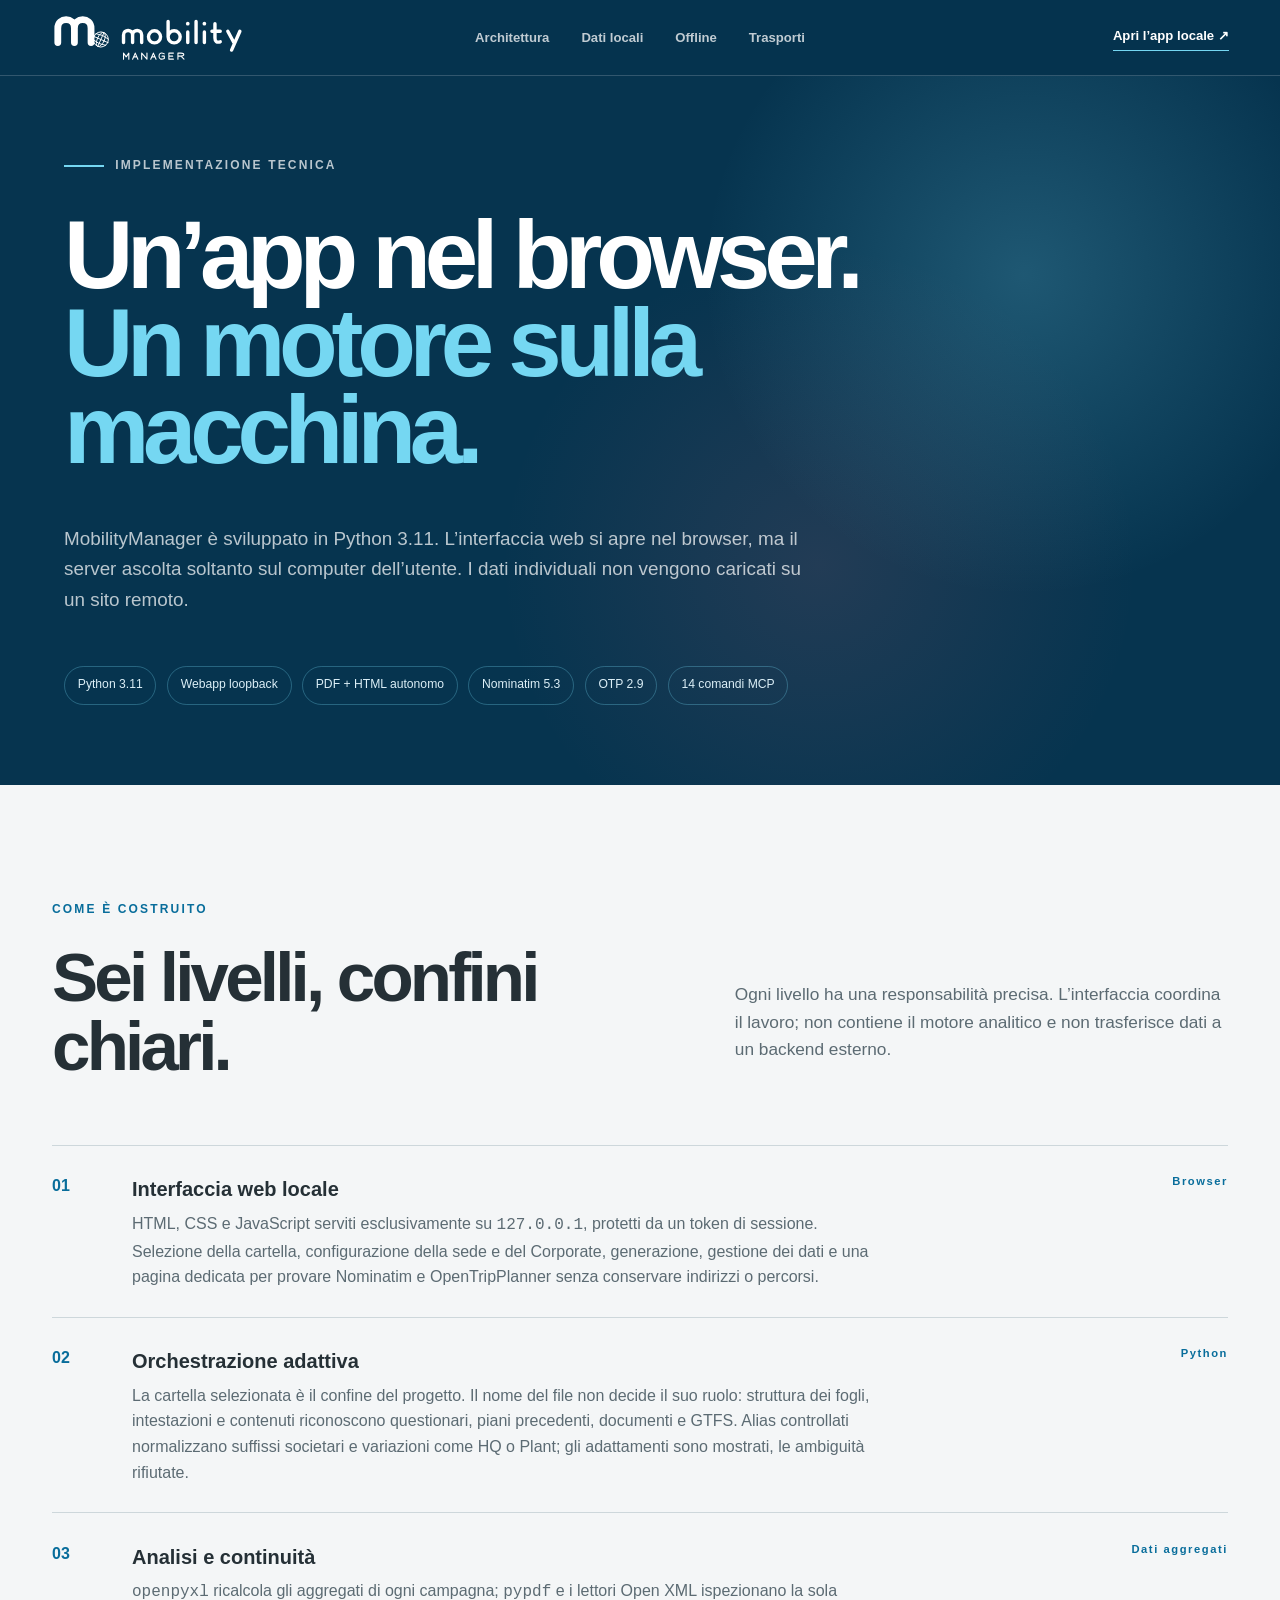
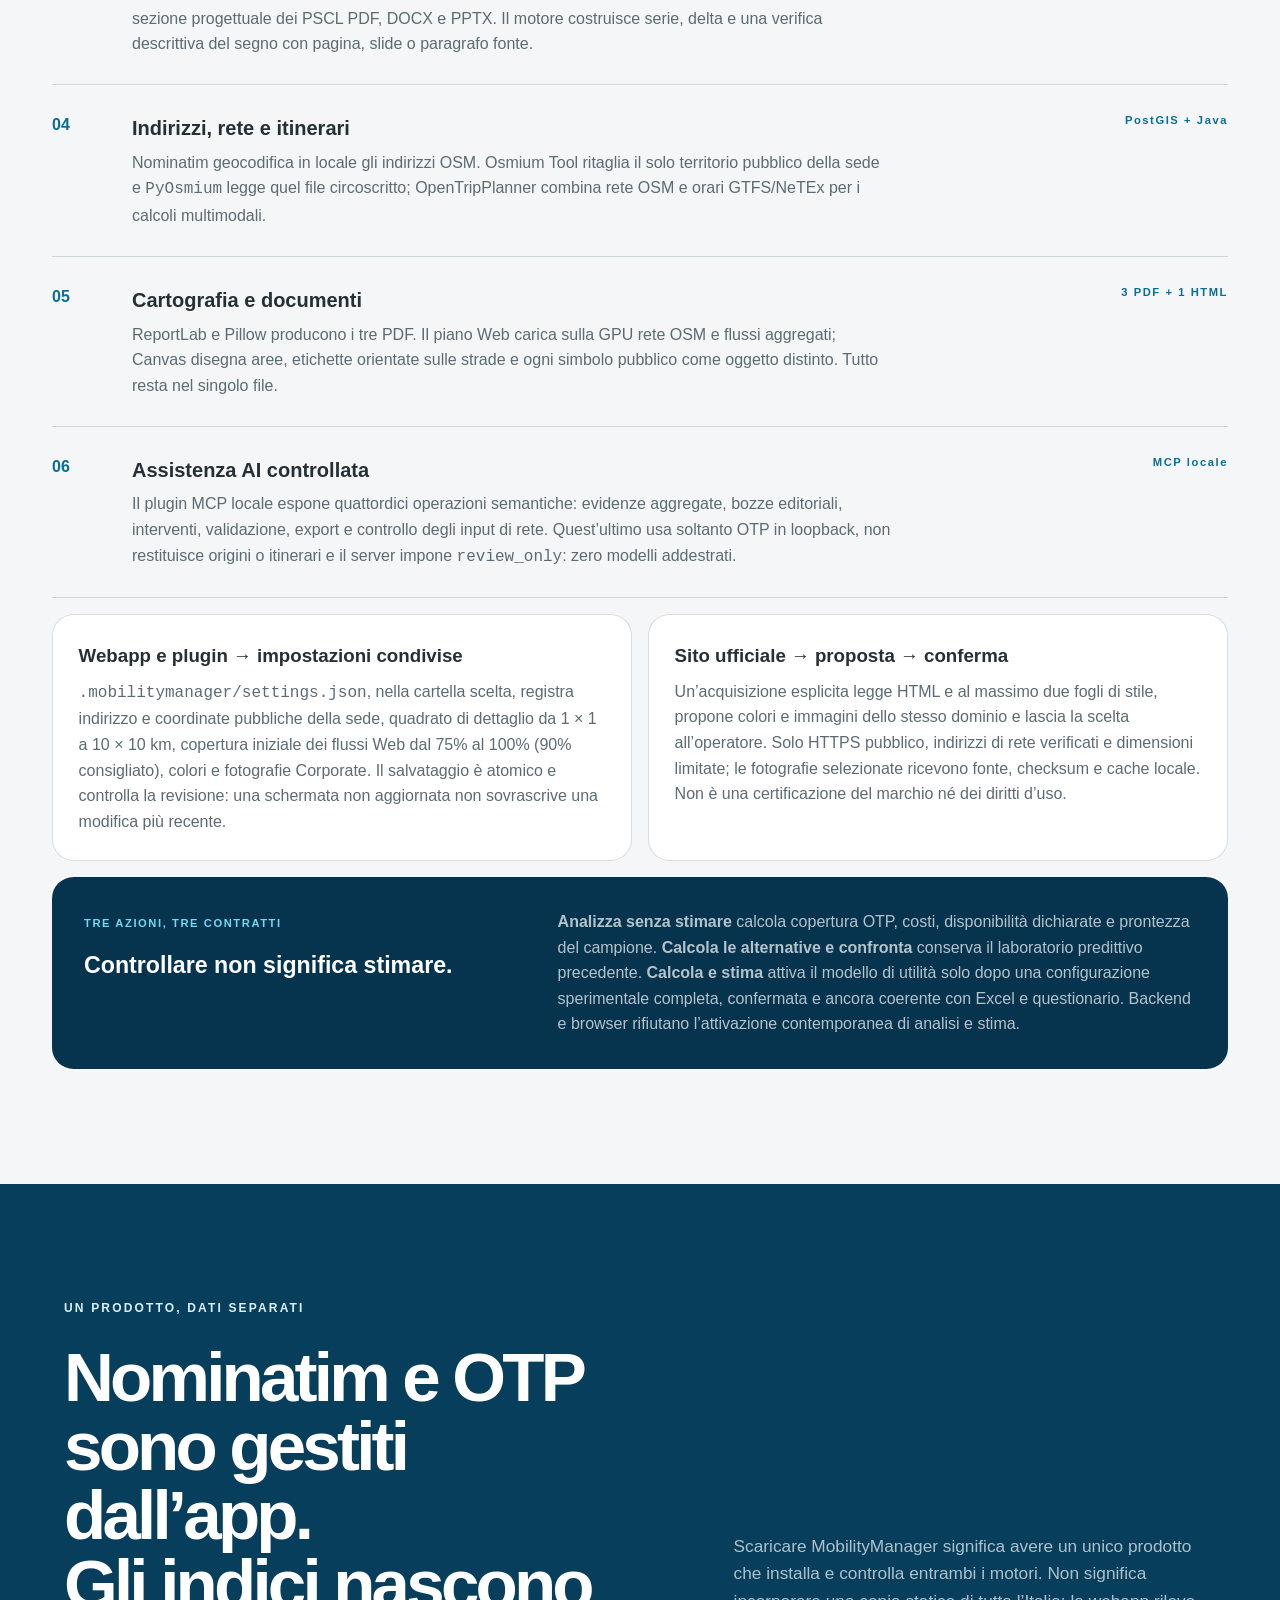
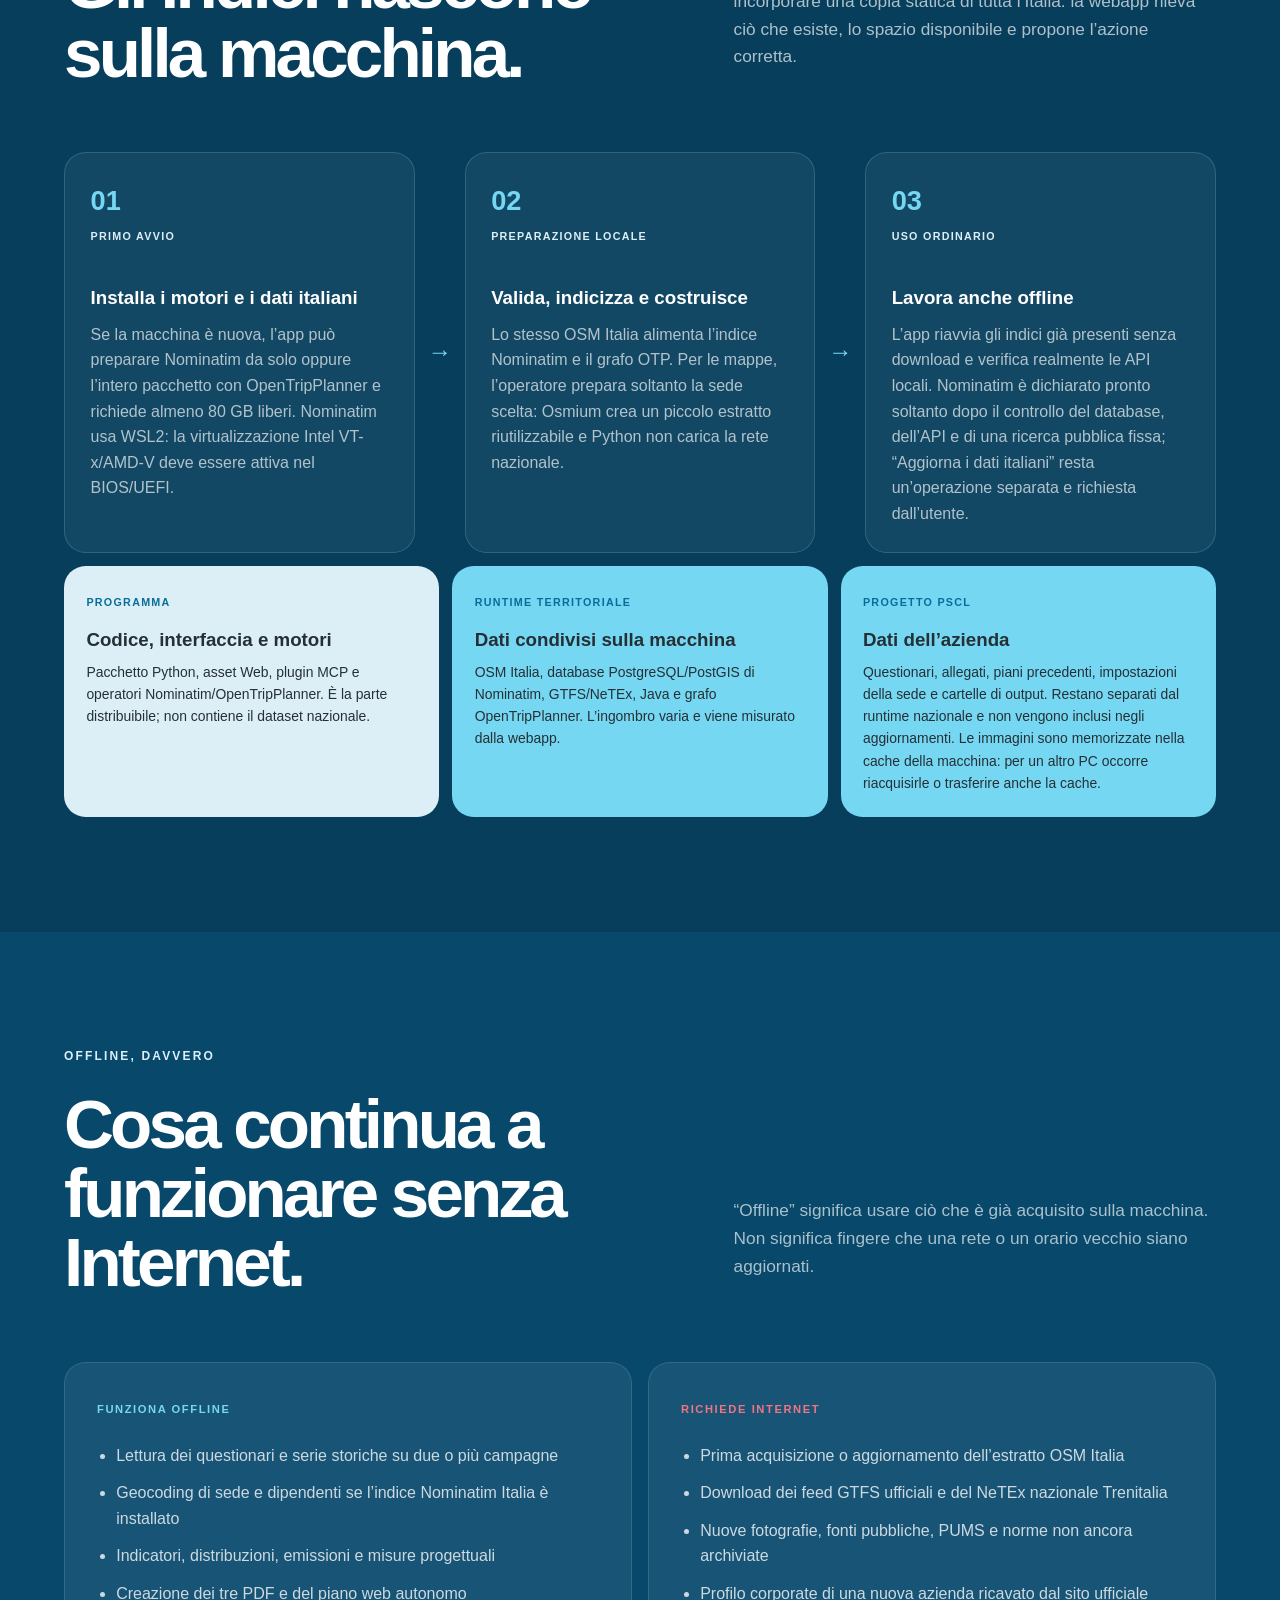
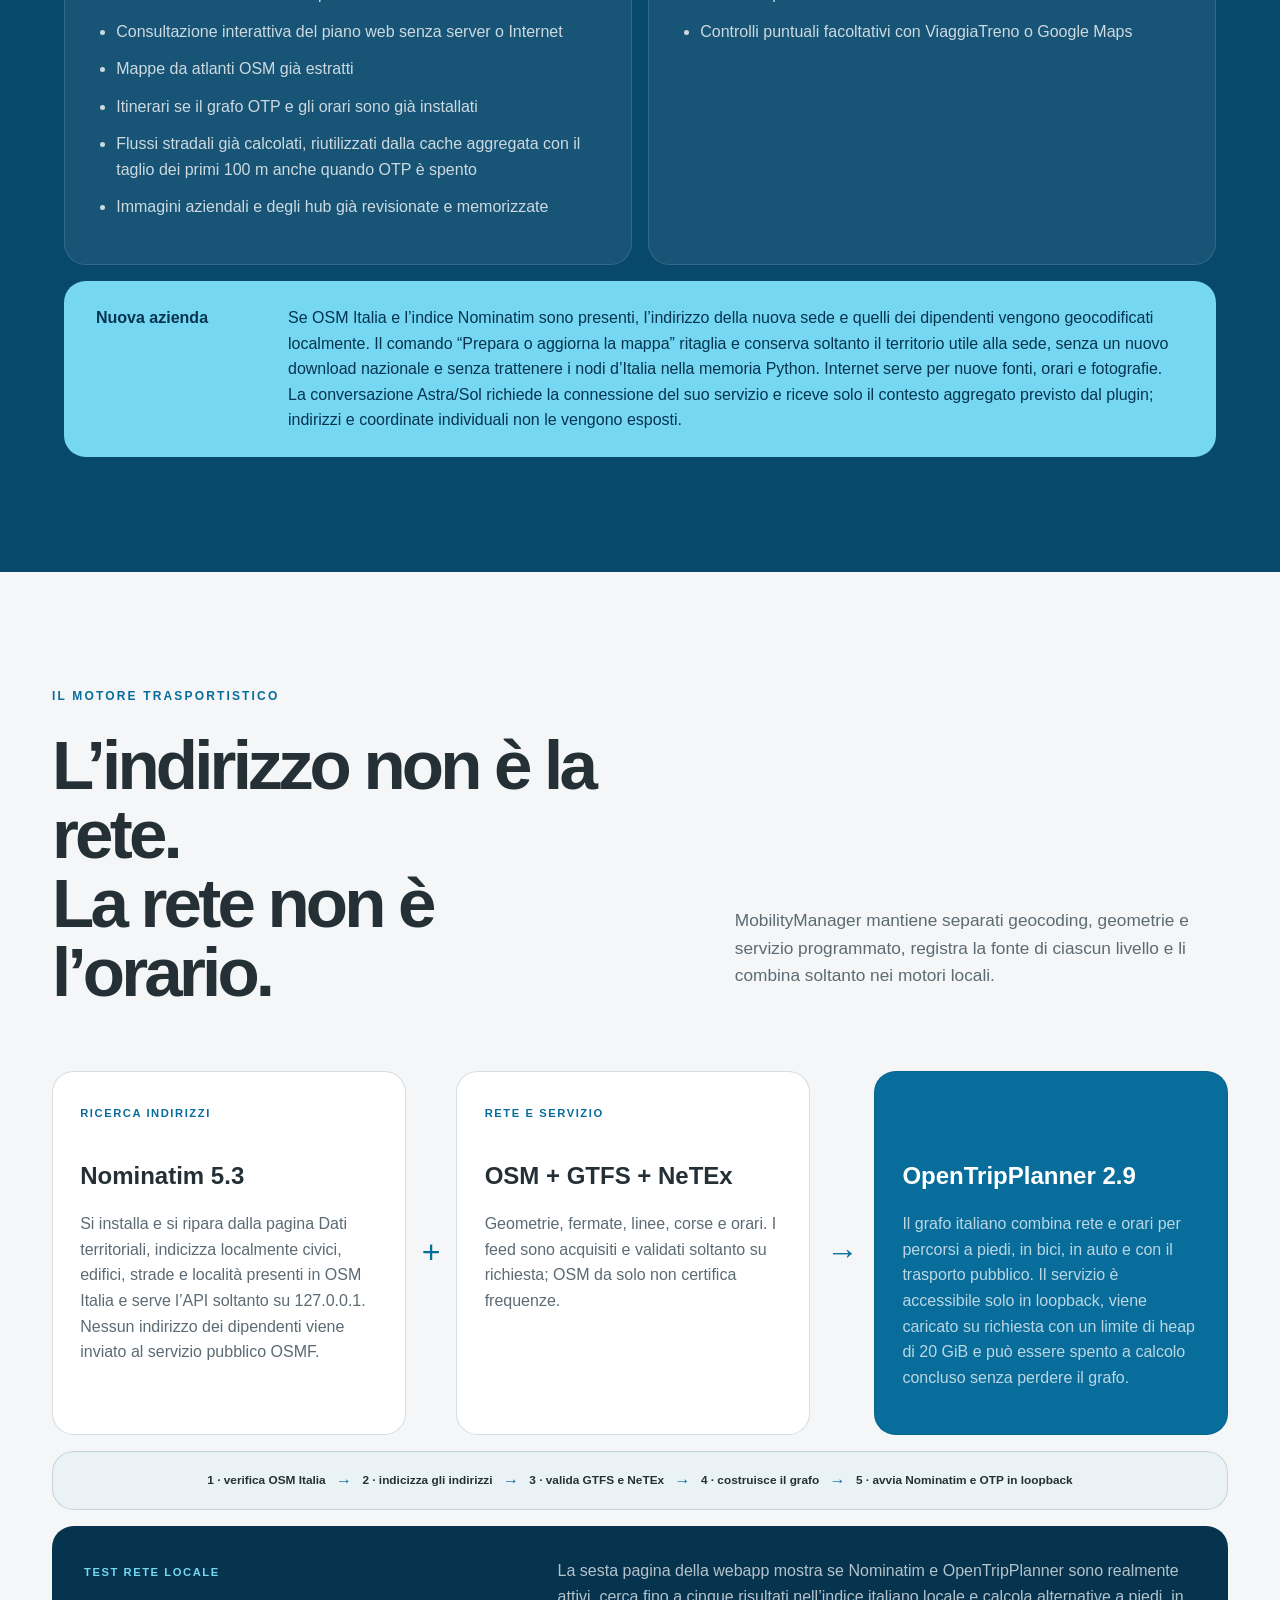
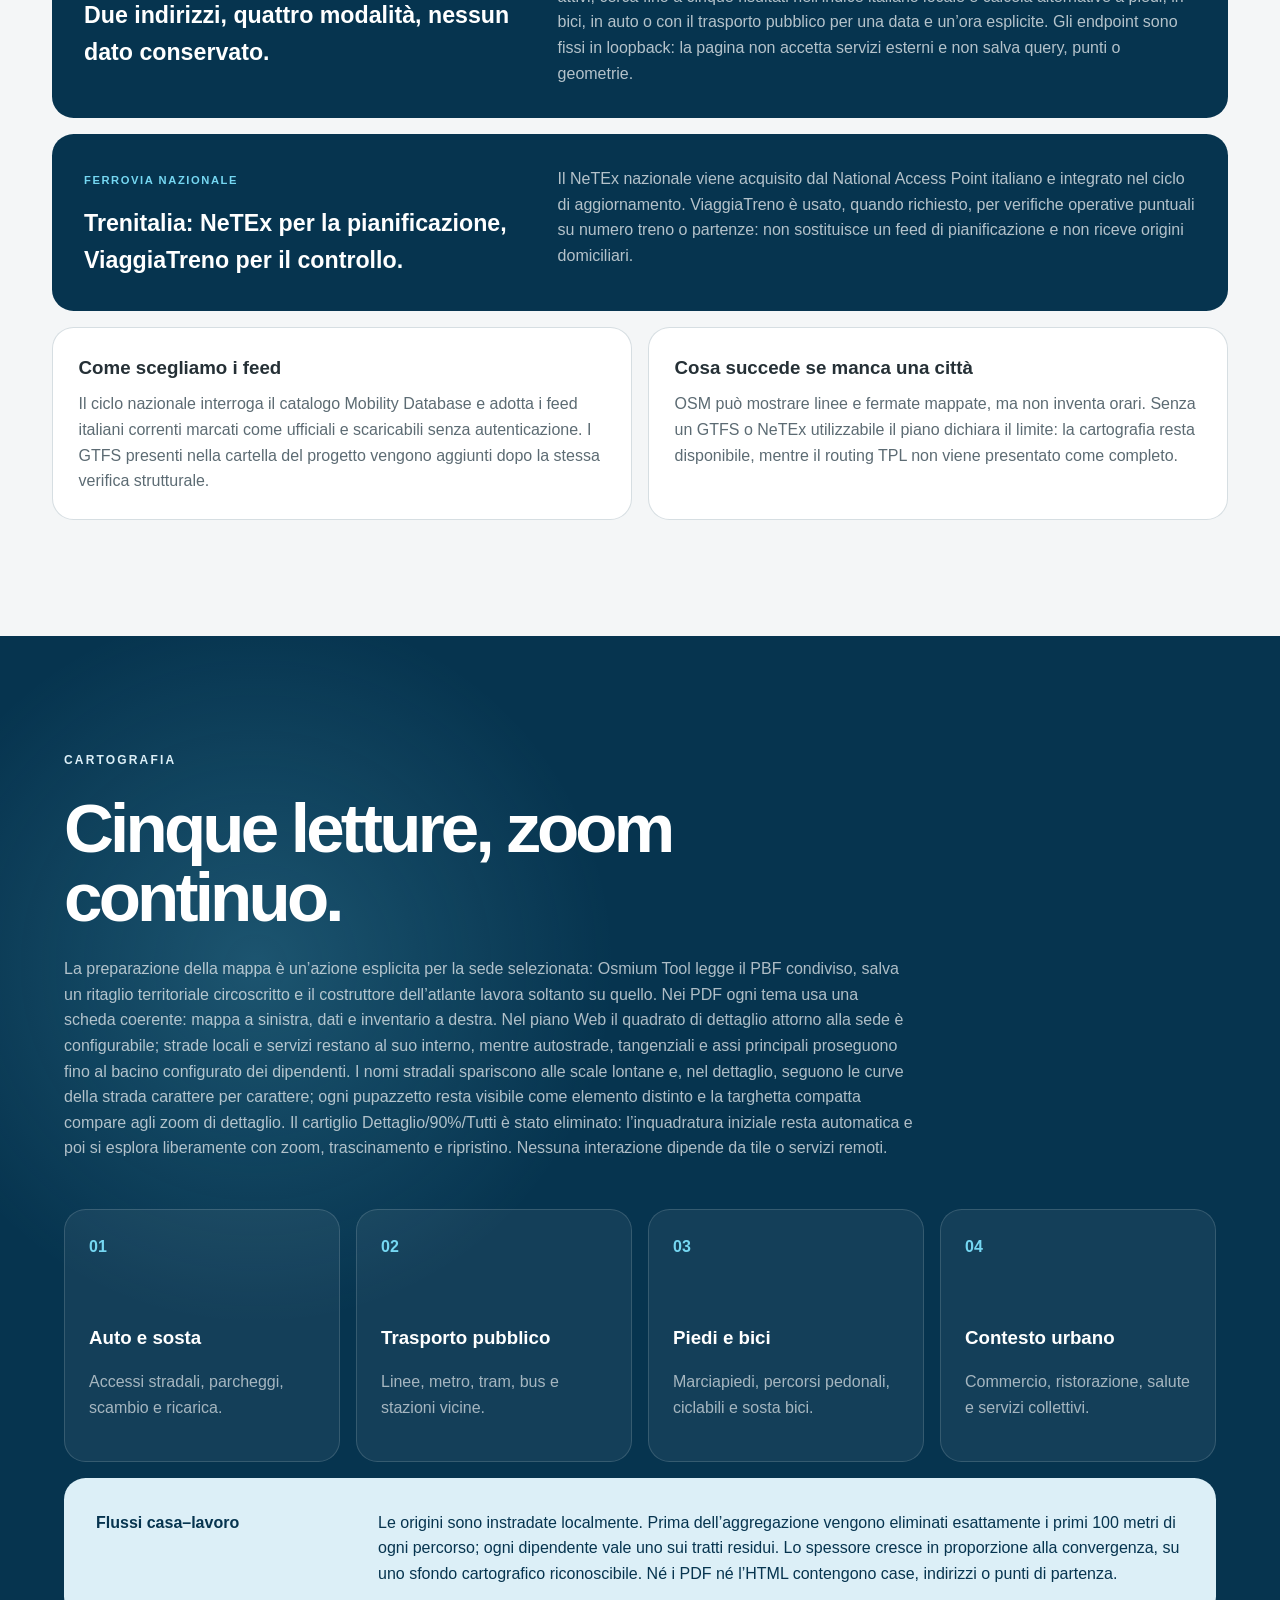
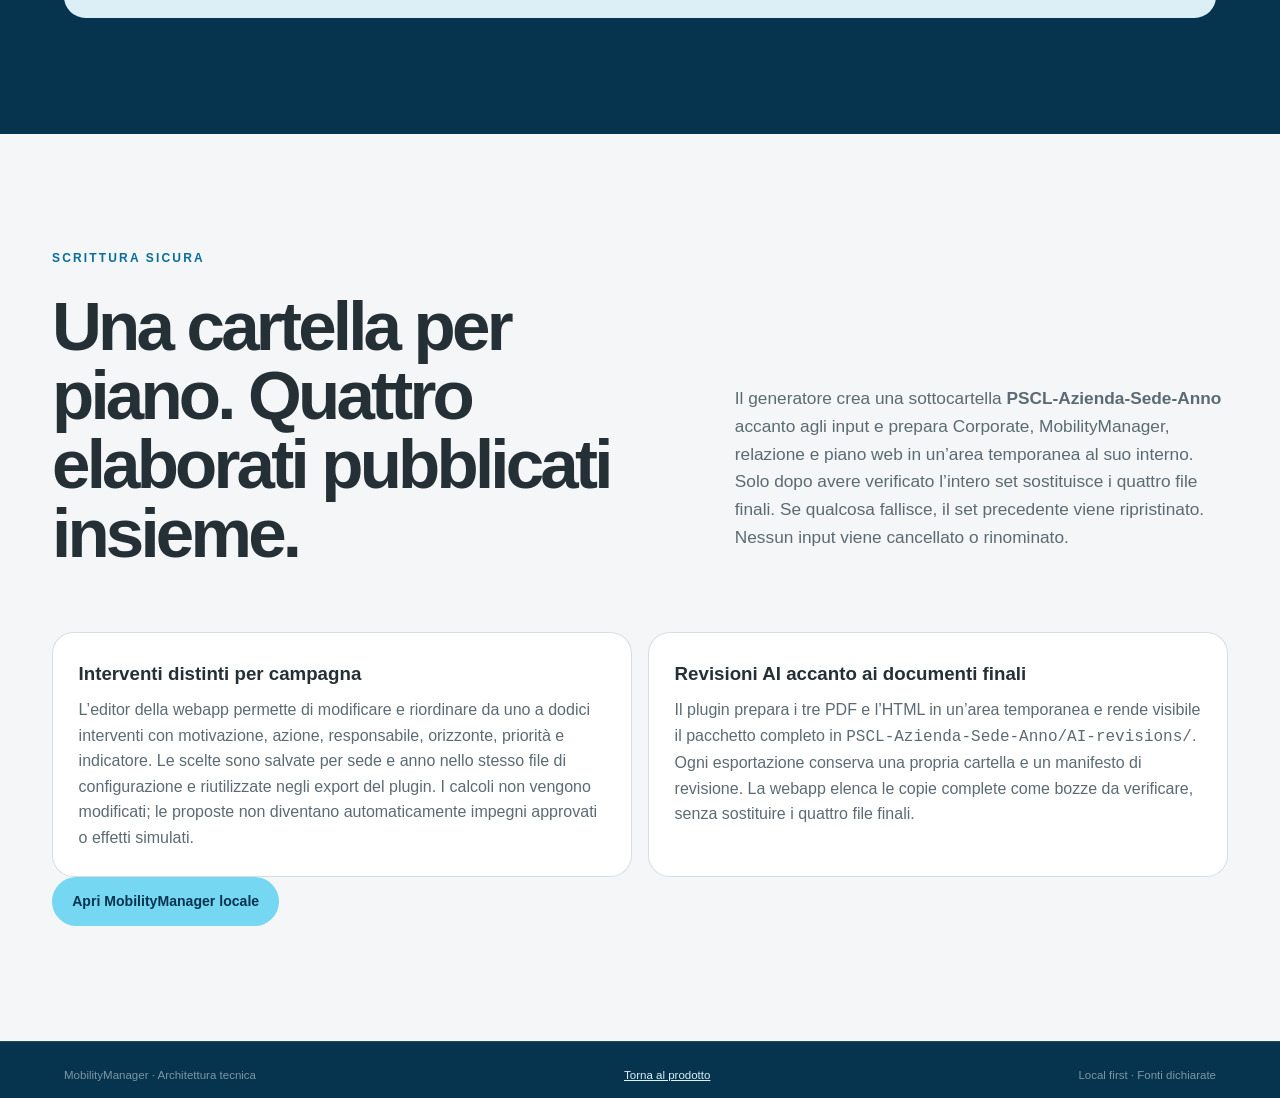
==== tecnologia.html @ 44ac94f8 "Publish MobilityManager landing and download metadata" ====
<!doctype html>
<html lang="it">
<head>
  <meta charset="utf-8">
  <meta name="viewport" content="width=device-width, initial-scale=1">
  <meta name="description" content="Architettura tecnica di MobilityManager: webapp locale, PDF e piano web autonomo, cartografia OSM, GTFS, NeTEx Trenitalia, OpenTripPlanner e funzionamento offline.">
  <meta name="theme-color" content="#06344f">
  <title>Tecnologia — MobilityManager</title>
  <link rel="icon" type="image/svg+xml" href="assets/brand-logo.svg">
  <link rel="stylesheet" href="assets/styles.css?v=20260915-release-blue">
  <script src="assets/app.js?v=20260915-release-blue" defer></script>
</head>
<body class="technology-page">
  <a class="skip-link" href="#contenuto">Vai al contenuto</a>
  <header class="site-header scrolled" data-header>
    <a class="brand" href="index.html" aria-label="MobilityManager, torna alla pagina principale"><span class="brand-logo" aria-hidden="true"></span></a>
    <nav aria-label="Navigazione principale"><a href="#architettura">Architettura</a><a href="#pacchetto-dati">Dati locali</a><a href="#offline">Offline</a><a href="#trasporti">Trasporti</a></nav>
    <a class="header-action" href="http://mobilitymanager.localhost:8765/">Apri l’app locale <span aria-hidden="true">↗</span></a>
  </header>

  <main id="contenuto">
    <section class="tech-hero">
      <p class="eyebrow"><span></span> IMPLEMENTAZIONE TECNICA</p>
      <h1>Un’app nel browser.<br><em>Un motore sulla macchina.</em></h1>
      <p>MobilityManager è sviluppato in Python 3.11. L’interfaccia web si apre nel browser, ma il server ascolta soltanto sul computer dell’utente. I dati individuali non vengono caricati su un sito remoto.</p>
      <div class="tech-proof"><span>Python 3.11</span><span>Webapp loopback</span><span>PDF + HTML autonomo</span><span>Nominatim 5.3</span><span>OTP 2.9</span><span>14 comandi MCP</span></div>
    </section>

    <section class="section tech-section" id="architettura">
      <div class="section-kicker">COME È COSTRUITO</div>
      <div class="tech-heading"><h2>Sei livelli, confini chiari.</h2><p>Ogni livello ha una responsabilità precisa. L’interfaccia coordina il lavoro; non contiene il motore analitico e non trasferisce dati a un backend esterno.</p></div>
      <div class="architecture-stack" aria-label="Architettura del software">
        <article><b>01</b><div><h3>Interfaccia web locale</h3><p>HTML, CSS e JavaScript serviti esclusivamente su <code>127.0.0.1</code>, protetti da un token di sessione. Selezione della cartella, configurazione della sede e del Corporate, generazione, gestione dei dati e una pagina dedicata per provare Nominatim e OpenTripPlanner senza conservare indirizzi o percorsi.</p></div><span>Browser</span></article>
        <article><b>02</b><div><h3>Orchestrazione adattiva</h3><p>La cartella selezionata è il confine del progetto. Il nome del file non decide il suo ruolo: struttura dei fogli, intestazioni e contenuti riconoscono questionari, piani precedenti, documenti e GTFS. Alias controllati normalizzano suffissi societari e variazioni come HQ o Plant; gli adattamenti sono mostrati, le ambiguità rifiutate.</p></div><span>Python</span></article>
        <article><b>03</b><div><h3>Analisi e continuità</h3><p><code>openpyxl</code> ricalcola gli aggregati di ogni campagna; <code>pypdf</code> e i lettori Open XML ispezionano la sola sezione progettuale dei PSCL PDF, DOCX e PPTX. Il motore costruisce serie, delta e una verifica descrittiva del segno con pagina, slide o paragrafo fonte.</p></div><span>Dati aggregati</span></article>
        <article><b>04</b><div><h3>Indirizzi, rete e itinerari</h3><p>Nominatim geocodifica in locale gli indirizzi OSM. Osmium Tool ritaglia il solo territorio pubblico della sede e <code>PyOsmium</code> legge quel file circoscritto; OpenTripPlanner combina rete OSM e orari GTFS/NeTEx per i calcoli multimodali.</p></div><span>PostGIS + Java</span></article>
        <article><b>05</b><div><h3>Cartografia e documenti</h3><p>ReportLab e Pillow producono i tre PDF. Il piano Web carica sulla GPU rete OSM e flussi aggregati; Canvas disegna aree, etichette orientate sulle strade e ogni simbolo pubblico come oggetto distinto. Tutto resta nel singolo file.</p></div><span>3 PDF + 1 HTML</span></article>
        <article><b>06</b><div><h3>Assistenza AI controllata</h3><p>Il plugin MCP locale espone quattordici operazioni semantiche: evidenze aggregate, bozze editoriali, interventi, validazione, export e controllo degli input di rete. Quest’ultimo usa soltanto OTP in loopback, non restituisce origini o itinerari e il server impone <code>review_only</code>: zero modelli addestrati.</p></div><span>MCP locale</span></article>
      </div>
      <div class="source-detail" aria-label="Configurazione condivisa tra webapp e assistente">
        <article><h3>Webapp e plugin → impostazioni condivise</h3><p><code>.mobilitymanager/settings.json</code>, nella cartella scelta, registra indirizzo e coordinate pubbliche della sede, quadrato di dettaglio da 1 × 1 a 10 × 10 km, copertura iniziale dei flussi Web dal 75% al 100% (90% consigliato), colori e fotografie Corporate. Il salvataggio è atomico e controlla la revisione: una schermata non aggiornata non sovrascrive una modifica più recente.</p></article>
        <article><h3>Sito ufficiale → proposta → conferma</h3><p>Un’acquisizione esplicita legge HTML e al massimo due fogli di stile, propone colori e immagini dello stesso dominio e lascia la scelta all’operatore. Solo HTTPS pubblico, indirizzi di rete verificati e dimensioni limitate; le fotografie selezionate ricevono fonte, checksum e cache locale. Non è una certificazione del marchio né dei diritti d’uso.</p></article>
      </div>
      <div class="rail-focus"><div><span>TRE AZIONI, TRE CONTRATTI</span><h3>Controllare non significa stimare.</h3></div><p><strong>Analizza senza stimare</strong> calcola copertura OTP, costi, disponibilità dichiarate e prontezza del campione. <strong>Calcola le alternative e confronta</strong> conserva il laboratorio predittivo precedente. <strong>Calcola e stima</strong> attiva il modello di utilità solo dopo una configurazione sperimentale completa, confermata e ancora coerente con Excel e questionario. Backend e browser rifiutano l’attivazione contemporanea di analisi e stima.</p></div>
    </section>

    <section class="data-lifecycle" id="pacchetto-dati">
      <div class="section-kicker light">UN PRODOTTO, DATI SEPARATI</div>
      <div class="tech-heading"><h2>Nominatim e OTP sono gestiti dall’app.<br>Gli indici nascono sulla macchina.</h2><p>Scaricare MobilityManager significa avere un unico prodotto che installa e controlla entrambi i motori. Non significa incorporare una copia statica di tutta l’Italia: la webapp rileva ciò che esiste, lo spazio disponibile e propone l’azione corretta.</p></div>
      <div class="setup-flow" aria-label="Ciclo di installazione e aggiornamento dei dati">
        <article><b>01</b><span>PRIMO AVVIO</span><h3>Installa i motori e i dati italiani</h3><p>Se la macchina è nuova, l’app può preparare Nominatim da solo oppure l’intero pacchetto con OpenTripPlanner e richiede almeno 80 GB liberi. Nominatim usa WSL2: la virtualizzazione Intel VT-x/AMD-V deve essere attiva nel BIOS/UEFI.</p></article>
        <i aria-hidden="true">→</i>
        <article><b>02</b><span>PREPARAZIONE LOCALE</span><h3>Valida, indicizza e costruisce</h3><p>Lo stesso OSM Italia alimenta l’indice Nominatim e il grafo OTP. Per le mappe, l’operatore prepara soltanto la sede scelta: Osmium crea un piccolo estratto riutilizzabile e Python non carica la rete nazionale.</p></article>
        <i aria-hidden="true">→</i>
        <article><b>03</b><span>USO ORDINARIO</span><h3>Lavora anche offline</h3><p>L’app riavvia gli indici già presenti senza download e verifica realmente le API locali. Nominatim è dichiarato pronto soltanto dopo il controllo del database, dell’API e di una ricerca pubblica fissa; “Aggiorna i dati italiani” resta un’operazione separata e richiesta dall’utente.</p></article>
      </div>
      <div class="implementation-ledger">
        <article><span>PROGRAMMA</span><h3>Codice, interfaccia e motori</h3><p>Pacchetto Python, asset Web, plugin MCP e operatori Nominatim/OpenTripPlanner. È la parte distribuibile; non contiene il dataset nazionale.</p></article>
        <article><span>RUNTIME TERRITORIALE</span><h3>Dati condivisi sulla macchina</h3><p>OSM Italia, database PostgreSQL/PostGIS di Nominatim, GTFS/NeTEx, Java e grafo OpenTripPlanner. L’ingombro varia e viene misurato dalla webapp.</p></article>
        <article><span>PROGETTO PSCL</span><h3>Dati dell’azienda</h3><p>Questionari, allegati, piani precedenti, impostazioni della sede e cartelle di output. Restano separati dal runtime nazionale e non vengono inclusi negli aggiornamenti. Le immagini sono memorizzate nella cache della macchina: per un altro PC occorre riacquisirle o trasferire anche la cache.</p></article>
      </div>
    </section>

    <section class="offline-section" id="offline">
      <div class="section-kicker light">OFFLINE, DAVVERO</div>
      <div class="tech-heading"><h2>Cosa continua a funzionare senza Internet.</h2><p>“Offline” significa usare ciò che è già acquisito sulla macchina. Non significa fingere che una rete o un orario vecchio siano aggiornati.</p></div>
      <div class="offline-grid">
        <article class="offline-yes"><span>FUNZIONA OFFLINE</span><ul><li>Lettura dei questionari e serie storiche su due o più campagne</li><li>Geocoding di sede e dipendenti se l’indice Nominatim Italia è installato</li><li>Indicatori, distribuzioni, emissioni e misure progettuali</li><li>Creazione dei tre PDF e del piano web autonomo</li><li>Consultazione interattiva del piano web senza server o Internet</li><li>Mappe da atlanti OSM già estratti</li><li>Itinerari se il grafo OTP e gli orari sono già installati</li><li>Flussi stradali già calcolati, riutilizzati dalla cache aggregata con il taglio dei primi 100 m anche quando OTP è spento</li><li>Immagini aziendali e degli hub già revisionate e memorizzate</li></ul></article>
        <article class="offline-online"><span>RICHIEDE INTERNET</span><ul><li>Prima acquisizione o aggiornamento dell’estratto OSM Italia</li><li>Download dei feed GTFS ufficiali e del NeTEx nazionale Trenitalia</li><li>Nuove fotografie, fonti pubbliche, PUMS e norme non ancora archiviate</li><li>Profilo corporate di una nuova azienda ricavato dal sito ufficiale</li><li>Controlli puntuali facoltativi con ViaggiaTreno o Google Maps</li></ul></article>
      </div>
      <div class="new-company"><b>Nuova azienda</b><p>Se OSM Italia e l’indice Nominatim sono presenti, l’indirizzo della nuova sede e quelli dei dipendenti vengono geocodificati localmente. Il comando “Prepara o aggiorna la mappa” ritaglia e conserva soltanto il territorio utile alla sede, senza un nuovo download nazionale e senza trattenere i nodi d’Italia nella memoria Python. Internet serve per nuove fonti, orari e fotografie. La conversazione Astra/Sol richiede la connessione del suo servizio e riceve solo il contesto aggregato previsto dal plugin; indirizzi e coordinate individuali non le vengono esposti.</p></div>
    </section>

    <section class="section transport-tech" id="trasporti">
      <div class="section-kicker">IL MOTORE TRASPORTISTICO</div>
      <div class="tech-heading"><h2>L’indirizzo non è la rete.<br>La rete non è l’orario.</h2><p>MobilityManager mantiene separati geocoding, geometrie e servizio programmato, registra la fonte di ciascun livello e li combina soltanto nei motori locali.</p></div>
      <div class="transport-layers">
        <article><span>RICERCA INDIRIZZI</span><h3>Nominatim 5.3</h3><p>Si installa e si ripara dalla pagina Dati territoriali, indicizza localmente civici, edifici, strade e località presenti in OSM Italia e serve l’API soltanto su 127.0.0.1. Nessun indirizzo dei dipendenti viene inviato al servizio pubblico OSMF.</p></article>
        <i aria-hidden="true">+</i>
        <article><span>RETE E SERVIZIO</span><h3>OSM + GTFS + NeTEx</h3><p>Geometrie, fermate, linee, corse e orari. I feed sono acquisiti e validati soltanto su richiesta; OSM da solo non certifica frequenze.</p></article>
        <i aria-hidden="true">→</i>
        <article class="transport-result"><span>CALCOLO LOCALE</span><h3>OpenTripPlanner 2.9</h3><p>Il grafo italiano combina rete e orari per percorsi a piedi, in bici, in auto e con il trasporto pubblico. Il servizio è accessibile solo in loopback, viene caricato su richiesta con un limite di heap di 20 GiB e può essere spento a calcolo concluso senza perdere il grafo.</p></article>
      </div>
      <div class="transport-pipeline" aria-label="Fasi dell'aggiornamento trasportistico">
        <span>1 · verifica OSM Italia</span><i>→</i><span>2 · indicizza gli indirizzi</span><i>→</i><span>3 · valida GTFS e NeTEx</span><i>→</i><span>4 · costruisce il grafo</span><i>→</i><span>5 · avvia Nominatim e OTP in loopback</span>
      </div>
      <div class="rail-focus"><div><span>TEST RETE LOCALE</span><h3>Due indirizzi, quattro modalità, nessun dato conservato.</h3></div><p>La sesta pagina della webapp mostra se Nominatim e OpenTripPlanner sono realmente attivi, cerca fino a cinque risultati nell’indice italiano locale e calcola alternative a piedi, in bici, in auto o con il trasporto pubblico per una data e un’ora esplicite. Gli endpoint sono fissi in loopback: la pagina non accetta servizi esterni e non salva query, punti o geometrie.</p></div>
      <div class="rail-focus"><div><span>FERROVIA NAZIONALE</span><h3>Trenitalia: NeTEx per la pianificazione, ViaggiaTreno per il controllo.</h3></div><p>Il NeTEx nazionale viene acquisito dal National Access Point italiano e integrato nel ciclo di aggiornamento. ViaggiaTreno è usato, quando richiesto, per verifiche operative puntuali su numero treno o partenze: non sostituisce un feed di pianificazione e non riceve origini domiciliari.</p></div>
      <div class="source-detail">
        <article><h3>Come scegliamo i feed</h3><p>Il ciclo nazionale interroga il catalogo Mobility Database e adotta i feed italiani correnti marcati come ufficiali e scaricabili senza autenticazione. I GTFS presenti nella cartella del progetto vengono aggiunti dopo la stessa verifica strutturale.</p></article>
        <article><h3>Cosa succede se manca una città</h3><p>OSM può mostrare linee e fermate mappate, ma non inventa orari. Senza un GTFS o NeTEx utilizzabile il piano dichiara il limite: la cartografia resta disponibile, mentre il routing TPL non viene presentato come completo.</p></article>
      </div>
    </section>

    <section class="map-tech" id="mappe">
      <div class="map-tech-copy"><div class="section-kicker light">CARTOGRAFIA</div><h2>Cinque letture, zoom continuo.</h2><p>La preparazione della mappa è un’azione esplicita per la sede selezionata: Osmium Tool legge il PBF condiviso, salva un ritaglio territoriale circoscritto e il costruttore dell’atlante lavora soltanto su quello. Nei PDF ogni tema usa una scheda coerente: mappa a sinistra, dati e inventario a destra. Nel piano Web il quadrato di dettaglio attorno alla sede è configurabile; strade locali e servizi restano al suo interno, mentre autostrade, tangenziali e assi principali proseguono fino al bacino configurato dei dipendenti. I nomi stradali spariscono alle scale lontane e, nel dettaglio, seguono le curve della strada carattere per carattere; ogni pupazzetto resta visibile come elemento distinto e la targhetta compatta compare agli zoom di dettaglio. Il cartiglio Dettaglio/90%/Tutti è stato eliminato: l’inquadratura iniziale resta automatica e poi si esplora liberamente con zoom, trascinamento e ripristino. Nessuna interazione dipende da tile o servizi remoti.</p></div>
      <div class="map-verticals">
        <article><b>01</b><h3>Auto e sosta</h3><p>Accessi stradali, parcheggi, scambio e ricarica.</p></article>
        <article><b>02</b><h3>Trasporto pubblico</h3><p>Linee, metro, tram, bus e stazioni vicine.</p></article>
        <article><b>03</b><h3>Piedi e bici</h3><p>Marciapiedi, percorsi pedonali, ciclabili e sosta bici.</p></article>
        <article><b>04</b><h3>Contesto urbano</h3><p>Commercio, ristorazione, salute e servizi collettivi.</p></article>
      </div>
      <div class="flow-note"><strong>Flussi casa–lavoro</strong><p>Le origini sono instradate localmente. Prima dell’aggregazione vengono eliminati esattamente i primi 100 metri di ogni percorso; ogni dipendente vale uno sui tratti residui. Lo spessore cresce in proporzione alla convergenza, su uno sfondo cartografico riconoscibile. Né i PDF né l’HTML contengono case, indirizzi o punti di partenza.</p></div>
    </section>

    <section class="section output-safety">
      <div class="section-kicker">SCRITTURA SICURA</div><div class="tech-heading"><h2>Una cartella per piano. Quattro elaborati pubblicati insieme.</h2><p>Il generatore crea una sottocartella <strong>PSCL-Azienda-Sede-Anno</strong> accanto agli input e prepara Corporate, MobilityManager, relazione e piano web in un’area temporanea al suo interno. Solo dopo avere verificato l’intero set sostituisce i quattro file finali. Se qualcosa fallisce, il set precedente viene ripristinato. Nessun input viene cancellato o rinominato.</p></div>
      <div class="source-detail">
        <article><h3>Interventi distinti per campagna</h3><p>L’editor della webapp permette di modificare e riordinare da uno a dodici interventi con motivazione, azione, responsabile, orizzonte, priorità e indicatore. Le scelte sono salvate per sede e anno nello stesso file di configurazione e riutilizzate negli export del plugin. I calcoli non vengono modificati; le proposte non diventano automaticamente impegni approvati o effetti simulati.</p></article>
        <article><h3>Revisioni AI accanto ai documenti finali</h3><p>Il plugin prepara i tre PDF e l’HTML in un’area temporanea e rende visibile il pacchetto completo in <code>PSCL-Azienda-Sede-Anno/AI-revisions/</code>. Ogni esportazione conserva una propria cartella e un manifesto di revisione. La webapp elenca le copie complete come bozze da verificare, senza sostituire i quattro file finali.</p></article>
      </div>
      <a class="button button-primary" href="http://mobilitymanager.localhost:8765/">Apri MobilityManager locale</a>
    </section>
  </main>
  <footer><span>MobilityManager · Architettura tecnica</span><a href="index.html">Torna al prodotto</a><span>Local first · Fonti dichiarate</span></footer>
</body>
</html>
---- assets/styles.css ----
:root {
  color-scheme: light;
  --ink: #253036;
  --deep: #06344f;
  --green: #086d9b;
  --mint: #dceff7;
  --lime: #75d7f2;
  --paper: #f3f5f6;
  --white: #ffffff;
  --amber: #ef7584;
  --blue: #75d7f2;
  --muted: #5c6b73;
  --line: rgba(6, 52, 79, .16);
  --radius: 1.35rem;
  --max: 1240px;
}

* { box-sizing: border-box; }
html { scroll-behavior: smooth; }
body {
  margin: 0;
  color: var(--ink);
  background: var(--paper);
  font-family: Inter, Aptos, "Segoe UI", Helvetica, Arial, sans-serif;
  font-size: 1rem;
  line-height: 1.6;
  -webkit-font-smoothing: antialiased;
}
a { color: inherit; }
button { font: inherit; }
.skip-link { position: fixed; top: .75rem; left: .75rem; z-index: 100; padding: .7rem 1rem; color: var(--ink); background: var(--lime); transform: translateY(-160%); }
.skip-link:focus { transform: none; }

.site-header {
  position: fixed;
  inset: 0 0 auto;
  z-index: 20;
  display: grid;
  grid-template-columns: 1fr auto 1fr;
  align-items: center;
  gap: 2rem;
  height: 76px;
  padding: 0 clamp(1.25rem, 4vw, 4.5rem);
  color: var(--white);
  border-bottom: 1px solid rgba(255,255,255,.18);
  transition: background .25s ease, backdrop-filter .25s ease;
}
.site-header.scrolled { background: rgba(6,52,79,.92); backdrop-filter: blur(14px); }
.brand { display: inline-flex; align-items: center; width: max-content; text-decoration: none; }
.brand-logo { display: block; width: 205px; height: 56px; background: var(--white); -webkit-mask: url("brand-logo.svg") left center / contain no-repeat; mask: url("brand-logo.svg") left center / contain no-repeat; }
nav { display: flex; align-items: center; gap: 2rem; }
nav a, .header-action { font-size: .82rem; font-weight: 650; text-decoration: none; }
nav a { color: rgba(255,255,255,.75); }
nav a:hover, nav a:focus-visible { color: var(--white); }
.header-action { justify-self: end; padding-bottom: .25rem; border-bottom: 1px solid var(--lime); }

.hero {
  position: relative;
  min-height: 100svh;
  display: grid;
  align-items: center;
  overflow: hidden;
  color: var(--white);
  background: var(--deep);
}
.hero-image, .hero-scrim { position: absolute; inset: 0; width: 100%; height: 100%; }
.hero-image { object-fit: cover; object-position: center; animation: hero-in 1.4s cubic-bezier(.2,.8,.2,1) both; }
.hero-scrim { background: linear-gradient(90deg, rgba(4,35,55,.26) 0%, rgba(4,35,55,.14) 30%, transparent 64%), linear-gradient(0deg, rgba(4,35,55,.18), transparent 42%); }
.hero-copy { position: relative; z-index: 2; width: min(760px, 90vw); margin-left: max(5vw, calc((100vw - var(--max)) / 2)); padding: 9rem 0 10rem; }
.eyebrow, .section-kicker { font-size: .75rem; font-weight: 800; letter-spacing: .18em; text-transform: uppercase; }
.eyebrow { display: flex; align-items: center; gap: .7rem; color: rgba(255,255,255,.72); }
.eyebrow span { width: 2.5rem; height: 2px; background: var(--lime); }
.hero h1 { max-width: 760px; margin: 1.65rem 0 1.75rem; font-size: clamp(3.4rem, 7.5vw, 7.4rem); line-height: .91; letter-spacing: -.067em; }
.hero h1 em { color: var(--lime); font-family: Georgia, "Times New Roman", serif; font-weight: 400; }
.hero-lede { max-width: 630px; color: rgba(255,255,255,.76); font-size: clamp(1.05rem, 1.5vw, 1.3rem); line-height: 1.55; }
.hero-actions { display: flex; flex-wrap: wrap; gap: .75rem; margin-top: 2.3rem; }
.hero-download-note { margin: .85rem 0 0; color: rgba(255,255,255,.62); font-size: .76rem; }
.button { display: inline-flex; align-items: center; justify-content: center; min-height: 48px; padding: .75rem 1.2rem; border: 1px solid transparent; border-radius: 99px; font-size: .88rem; font-weight: 750; text-decoration: none; }
.button-primary { color: var(--deep); background: var(--lime); }
.button-ghost { color: var(--white); border-color: rgba(255,255,255,.34); background: rgba(6,52,79,.22); }
.button:hover { transform: translateY(-2px); }
.hero-proof { position: absolute; z-index: 3; right: 4vw; bottom: 2rem; display: flex; border: 1px solid rgba(255,255,255,.22); border-radius: 1rem; backdrop-filter: blur(10px); background: rgba(6,52,79,.54); }
.hero-proof div { min-width: 150px; padding: 1rem 1.2rem; border-right: 1px solid rgba(255,255,255,.16); }
.hero-proof div:last-child { border-right: 0; }
.hero-proof strong { display: block; color: var(--lime); font-size: 1.2rem; line-height: 1.2; }
.hero-proof span { display: block; margin-top: .3rem; color: rgba(255,255,255,.68); font-size: .72rem; }

.download-strip { display: grid; grid-template-columns: 1fr 1fr; gap: clamp(2rem, 7vw, 7rem); align-items: center; padding: clamp(3rem, 6vw, 5.5rem) max(5vw, calc((100vw - var(--max)) / 2)); color: var(--ink); background: var(--mint); }
.download-strip h2 { margin: 1rem 0 1.2rem; font-size: clamp(2.7rem, 5vw, 5rem); }
.download-strip > div > p { max-width: 620px; margin: 0; color: #36586b; }
.download-card { padding: clamp(1.5rem, 3vw, 2.3rem); border: 1px solid rgba(6,52,79,.16); border-radius: var(--radius); background: rgba(255,255,255,.76); box-shadow: 0 24px 55px rgba(6,52,79,.12); }
.download-meta { display: flex; align-items: baseline; justify-content: space-between; gap: 1rem; margin-bottom: 1.35rem; }
.download-meta strong { font-size: 1.25rem; }.download-meta span { color: var(--muted); font-size: .8rem; }
.download-card > p { margin: 1.2rem 0; color: var(--muted); font-size: .86rem; }.download-card > p strong { color: #a83f52; }
.download-card code { display: block; overflow-wrap: anywhere; padding: .85rem; color: #27495c; border-radius: .7rem; background: #e8f3f7; font-family: Consolas, monospace; font-size: .68rem; line-height: 1.55; }
.download-links { display: flex; flex-wrap: wrap; gap: 1.2rem; margin-top: 1rem; }.download-links a { color: var(--green); font-size: .78rem; font-weight: 750; }

.section { max-width: var(--max); margin: auto; padding: clamp(5rem, 9vw, 9rem) clamp(1.25rem, 4vw, 2rem); }
.section-dark { color: var(--white); background: var(--deep); }
.section-kicker { color: var(--green); }
.section-kicker.light { color: var(--mint); }
.intro-grid { display: grid; grid-template-columns: 1.15fr .85fr; gap: clamp(3rem, 8vw, 8rem); margin-top: 2rem; }
h2 { margin: 0; font-size: clamp(2.7rem, 5.4vw, 5.2rem); line-height: 1; letter-spacing: -.055em; }
.intro-copy { padding-top: .6rem; font-size: 1.1rem; }
.intro-copy p:first-child { margin-top: 0; }
.accent-copy { margin-top: 2rem; padding-left: 1.25rem; color: var(--green); border-left: 3px solid var(--lime); font-weight: 650; }
.pipeline { display: grid; grid-template-columns: 1fr auto 1fr auto 1fr; align-items: stretch; gap: 1rem; margin-top: clamp(4rem, 7vw, 7rem); }
.pipeline article { min-height: 250px; padding: 1.7rem; border: 1px solid var(--line); border-radius: var(--radius); background: rgba(255,255,255,.65); }
.step { display: inline-grid; place-items: center; width: 2.6rem; height: 2.6rem; color: var(--green); border: 1px solid currentColor; border-radius: 50%; font-size: .72rem; font-weight: 800; }
.pipeline h3 { margin: 3.4rem 0 .55rem; font-size: 1.4rem; line-height: 1.15; }
.pipeline p { margin: 0; color: var(--muted); }
.pipeline-arrow { align-self: center; color: var(--green); font-size: 1.5rem; }

.editions { padding: clamp(5rem, 9vw, 9rem) max(5vw, calc((100vw - var(--max)) / 2)); overflow: hidden; }
.edition-heading { display: flex; align-items: end; justify-content: space-between; gap: 2rem; margin: 2rem 0 4rem; }
.edition-tabs { display: flex; gap: .5rem; padding: .4rem; border: 1px solid rgba(255,255,255,.18); border-radius: 99px; }
.edition-tab { padding: .65rem 1rem; color: rgba(255,255,255,.68); border: 0; border-radius: 99px; background: transparent; cursor: pointer; }
.edition-tab.active { color: var(--deep); background: var(--lime); }
.edition-layout { display: grid; grid-template-columns: 1.25fr .75fr; align-items: center; gap: clamp(3rem, 7vw, 7rem); }
.narrative-output { max-width: 880px; margin: clamp(3rem, 6vw, 5rem) auto 0; color: #dceff7; font-size: clamp(1rem, 1.45vw, 1.2rem); line-height: 1.7; }
.narrative-output strong { color: var(--lime); letter-spacing: .05em; }
.report-stage { position: relative; min-height: 520px; perspective: 1100px; }
.report-page { position: absolute; width: min(510px, 80%); aspect-ratio: 16 / 9; overflow: hidden; border-radius: .35rem; box-shadow: 0 30px 80px rgba(0,0,0,.34); transition: color .45s ease, background .45s ease, transform .55s ease; }
.report-cover { left: 0; top: 0; z-index: 2; display: flex; flex-direction: column; justify-content: space-between; padding: 2.25rem; color: var(--white); background: linear-gradient(135deg, rgba(6,73,108,.9), rgba(4,35,55,.96)), url("mobility-network-hero-fictional-italy-4k.webp") center/cover; transform: rotateY(7deg) rotateZ(-2.5deg); }
.report-cover small, .report-data small { font-size: .6rem; letter-spacing: .14em; }
.report-cover h3 { max-width: 330px; margin: 0; font-size: 2.2rem; line-height: .95; }
.report-cover p { max-width: 320px; margin: .65rem 0 0; color: rgba(255,255,255,.72); }
.report-cover > span { color: var(--lime); font-size: .72rem; }
.report-orbit { position: absolute; right: -70px; top: -70px; width: 250px; height: 250px; border: 55px solid rgba(117,215,242,.18); border-radius: 50%; }
.report-data { right: 0; bottom: 0; padding: 2rem; color: var(--ink); background: #fbfdfb; transform: rotateY(-7deg) rotateZ(2.5deg); }
.report-data h3 { margin: .5rem 0 1.2rem; font-size: 1.55rem; }
.mini-map { position: relative; height: 145px; overflow: hidden; border-radius: .5rem; background: repeating-linear-gradient(28deg, transparent 0 22px, #d9e8e1 23px 25px), repeating-linear-gradient(112deg, transparent 0 34px, #d9e8e1 35px 37px), #eef6f1; }
.mini-map i { position: absolute; width: 10px; height: 10px; background: var(--amber); border: 2px solid white; border-radius: 50%; box-shadow: 0 0 0 1px var(--amber); }
.mini-map i:nth-child(1) { left: 18%; top: 20%; }.mini-map i:nth-child(2) { left: 68%; top: 18%; }.mini-map i:nth-child(3) { left: 80%; top: 63%; }.mini-map i:nth-child(4) { left: 32%; top: 72%; }.mini-map i:nth-child(5) { left: 52%; top: 48%; }
.mini-map b { position: absolute; left: 49%; top: 42%; width: 22px; height: 22px; border: 6px solid var(--green); border-radius: 50%; }
.mini-bars { display: flex; gap: .4rem; margin-top: 1rem; }
.mini-bars span { display: block; width: 31%; height: 8px; border-radius: 10px; background: var(--mint); }
.mini-bars span:nth-child(2) { width: 48%; background: var(--green); }.mini-bars span:nth-child(3) { width: 18%; background: var(--amber); }
.report-stage.technical .report-cover { color: #173446; background: #edf3f5; border-left: 10px solid #315f78; }
.report-stage.technical .report-cover > span { color: #315f78; }
.report-stage.technical .report-orbit { right: -20px; top: 0; width: 45%; height: 100%; border: 0; border-radius: 0; background: repeating-linear-gradient(0deg, rgba(49,95,120,.12) 0 1px, transparent 1px 28px), repeating-linear-gradient(90deg, rgba(49,95,120,.12) 0 1px, transparent 1px 28px); }
.report-stage.technical .report-cover p { color: #52616b; }
.edition-copy { transition: opacity .25s ease, transform .25s ease; }
.edition-copy.changing { opacity: 0; transform: translateY(8px); }
.edition-number { color: var(--lime); font-size: .76rem; font-weight: 800; letter-spacing: .15em; }
.edition-copy h3 { margin: 1rem 0 1.2rem; font-size: clamp(1.8rem, 3vw, 2.8rem); line-height: 1.05; letter-spacing: -.04em; }
.edition-copy > p:not(.edition-number) { color: rgba(255,255,255,.68); }
.edition-copy ul { margin: 2rem 0 0; padding: 0; list-style: none; }
.edition-copy li { padding: .85rem 0 .85rem 1.4rem; border-top: 1px solid rgba(255,255,255,.16); position: relative; }
.edition-copy li::before { content: ""; position: absolute; left: 0; top: 1.42rem; width: 6px; height: 6px; background: var(--lime); border-radius: 50%; }

.territory { display: grid; grid-template-columns: .85fr 1.15fr; align-items: center; gap: clamp(3rem, 8vw, 8rem); }
.territory h2 { margin: 1.5rem 0 2rem; }
.territory-copy > p { color: var(--muted); }
.layer-controls { display: flex; flex-wrap: wrap; gap: .55rem; margin-top: 2rem; }
.layer { padding: .55rem .85rem; color: var(--muted); border: 1px solid var(--line); border-radius: 99px; background: transparent; cursor: pointer; }
.layer.active { color: var(--deep); border-color: var(--mint); background: var(--mint); }
.network-card { padding: 1rem; border: 1px solid var(--line); border-radius: 2rem; background: #e7f0f4; box-shadow: 0 30px 70px rgba(6,52,79,.12); }
.network-card svg { display: block; width: 100%; border-radius: 1.25rem; background: #e1edf2; }
.street-grid path { fill: none; stroke: #c5d6df; stroke-width: 18; stroke-linecap: round; }
.map-layer { opacity: .06; transition: opacity .3s ease; }
.map-layer.visible { opacity: 1; }
.map-layer path { fill: none; stroke-linecap: round; }
.map-layer.transit path { stroke: var(--blue); stroke-width: 12; }
.map-layer.transit circle { fill: var(--paper); stroke: #2493a9; stroke-width: 6; }
.map-layer.cycle path { stroke: var(--amber); stroke-width: 8; stroke-dasharray: 18 12; }
.map-layer.services circle { fill: var(--amber); }.map-layer.services path { stroke: white; stroke-width: 4; }
.workplace > circle:first-child { fill: var(--lime); opacity: .35; }.workplace > circle:nth-child(2) { fill: var(--green); }.workplace path { fill: none; stroke: white; stroke-width: 5; }
.map-legend { display: flex; flex-wrap: wrap; gap: 1.2rem; padding: 1rem .4rem .3rem; color: var(--muted); font-size: .72rem; }
.map-legend i { display: inline-block; width: 18px; height: 4px; margin-right: .35rem; vertical-align: middle; border-radius: 4px; }.legend-transit { background: var(--blue); }.legend-cycle { background: var(--amber); }.legend-service { background: var(--green); }

.privacy { padding: clamp(5rem, 9vw, 9rem) max(5vw, calc((100vw - var(--max)) / 2)); }
.privacy-rule { display: grid; grid-template-columns: 1fr auto 1fr; align-items: center; gap: 2rem; color: var(--lime); }
.privacy-rule span { height: 1px; background: rgba(117,215,242,.36); }
.privacy-rule b { font-size: clamp(4rem, 11vw, 10rem); line-height: 1; letter-spacing: -.08em; }
.privacy-grid { display: grid; grid-template-columns: 1fr 1fr; gap: clamp(3rem, 8vw, 8rem); margin-top: 4rem; }
.privacy-copy { color: rgba(255,255,255,.7); font-size: 1.08rem; }
.privacy-copy p:first-child { margin-top: 0; color: var(--white); }
.privacy-tags { display: flex; flex-wrap: wrap; gap: .5rem; margin-top: 2rem; }
.privacy-tags span { padding: .45rem .7rem; color: var(--mint); border: 1px solid rgba(117,215,242,.3); border-radius: .5rem; font-size: .75rem; }

.decision-heading { display: grid; grid-template-columns: 1.3fr .7fr; align-items: end; gap: 5rem; }
.decision-heading h2 { margin-top: 1.5rem; }.decision-heading > p { color: var(--muted); font-size: 1.1rem; }
.decision-grid { display: grid; grid-template-columns: repeat(3, 1fr); gap: 1rem; margin-top: 4rem; }
.decision-card { min-height: 280px; padding: 1.7rem; border: 1px solid var(--line); border-radius: var(--radius); background: rgba(255,255,255,.56); }
.decision-card.featured { color: var(--white); background: var(--green); }
.decision-card > span { display: block; color: var(--green); font-size: .72rem; font-weight: 850; letter-spacing: .13em; }
.decision-card.featured > span { color: var(--lime); }
.decision-card h3 { margin: 4rem 0 .65rem; font-size: 1.45rem; line-height: 1.1; letter-spacing: -.025em; }
.decision-card p { margin: 0; color: var(--muted); }
.decision-card.featured p { color: rgba(255,255,255,.72); }
.decision-card.wide { grid-column: span 3; min-height: 220px; display: grid; grid-template-columns: auto 1fr .8fr; align-items: center; gap: 2rem; }
.decision-card.wide h3 { margin: 0 0 .65rem; }
.delta-visual { display: grid; grid-template-columns: auto 1fr auto 1fr auto auto; align-items: center; gap: .8rem; }
.delta-visual i { height: 2px; background: linear-gradient(90deg, var(--green), var(--lime)); }.delta-visual em { display: grid; place-items: center; width: 48px; height: 48px; color: var(--deep); background: var(--lime); border-radius: 50%; font-style: normal; font-weight: 850; }

.ai-section { display: grid; grid-template-columns: 1.15fr .85fr; align-items: center; gap: clamp(3rem, 8vw, 8rem); padding: clamp(5rem, 9vw, 9rem) max(5vw, calc((100vw - var(--max)) / 2)); color: var(--white); background: #07486b; }
.ai-console { overflow: hidden; border: 1px solid rgba(255,255,255,.16); border-radius: 1.4rem; background: #042a3f; box-shadow: 0 30px 70px rgba(0,0,0,.25); }
.console-top { display: flex; align-items: center; gap: .45rem; padding: .9rem 1rem; border-bottom: 1px solid rgba(255,255,255,.12); }
.console-top span { width: 8px; height: 8px; border-radius: 50%; background: rgba(255,255,255,.2); }.console-top span:first-child { background: var(--amber); }.console-top b { margin-left: auto; color: rgba(255,255,255,.48); font-size: .67rem; font-weight: 600; }
.console-thread { padding: 1.4rem; }
.prompt, .response { display: grid; grid-template-columns: 2.2rem 1fr; gap: .8rem; margin-bottom: 1.2rem; }
.prompt > span, .response > span { display: grid; place-items: center; align-self: start; width: 2.2rem; height: 2.2rem; border-radius: .65rem; background: #0b577c; font-size: .68rem; font-weight: 800; }.response > span { color: var(--deep); background: var(--lime); }
.prompt p, .response > div { margin: 0; padding: 1rem; border-radius: .9rem; background: #073d5b; }.response > div { background: #f3f5f6; color: var(--ink); }.response p { margin: 0; }.response ul { margin: .7rem 0 0; padding-left: 1.2rem; color: var(--muted); }
.console-status { padding-top: 1rem; color: rgba(255,255,255,.52); border-top: 1px solid rgba(255,255,255,.1); font-size: .72rem; }.console-status i { display: inline-block; width: 7px; height: 7px; margin-right: .4rem; border-radius: 50%; background: var(--lime); }
.ai-copy h2 { margin: 1.5rem 0 2rem; font-size: clamp(2.6rem, 4.7vw, 4.8rem); }.ai-copy > p { color: rgba(255,255,255,.7); }.ai-note { padding-left: 1rem; border-left: 3px solid var(--lime); }

.roadmap h2 { max-width: 940px; margin-top: 1.5rem; }
.roadmap-track { display: grid; grid-template-columns: repeat(3, 1fr); margin-top: 4rem; border-top: 1px solid var(--line); }
.roadmap-track article { position: relative; padding: 2rem 2rem 0 0; }
.roadmap-track article::before { content: ""; position: absolute; top: -7px; left: 0; width: 13px; height: 13px; border: 2px solid var(--paper); border-radius: 50%; background: #aebbb6; box-shadow: 0 0 0 1px #aebbb6; }.roadmap-track article.current::before { background: var(--lime); box-shadow: 0 0 0 1px var(--green); }
.roadmap-track span { color: var(--green); font-size: .72rem; font-weight: 850; letter-spacing: .14em; }.roadmap-track h3 { margin: 2rem 0 .6rem; font-size: 1.35rem; }.roadmap-track p { color: var(--muted); }

.closing { display: grid; grid-template-columns: 1.2fr .7fr auto; align-items: end; gap: 4rem; padding: clamp(5rem, 9vw, 9rem) max(5vw, calc((100vw - var(--max)) / 2)); color: var(--white); background: var(--deep); }
.closing h2 { margin-top: 1.5rem; }.closing > p { margin: 0; color: rgba(255,255,255,.65); }.closing > a { display: grid; place-items: center; width: 56px; height: 56px; color: var(--deep); background: var(--lime); border-radius: 50%; font-size: 1.5rem; text-decoration: none; }
footer { display: flex; justify-content: space-between; gap: 2rem; padding: 1.5rem max(5vw, calc((100vw - var(--max)) / 2)); color: rgba(255,255,255,.48); border-top: 1px solid rgba(255,255,255,.1); background: var(--deep); font-size: .72rem; }

.local-app-callout { display: grid; grid-template-columns: 1.3fr .7fr; gap: 3rem; align-items: center; margin-top: 2rem; padding: 2rem; color: var(--white); border-radius: var(--radius); background: var(--green); }
.local-app-callout span, .architecture-stack article > span, .offline-grid article > span, .transport-layers article > span, .rail-focus span { color: var(--lime); font-size: .7rem; font-weight: 850; letter-spacing: .14em; }
.system-overview { display: grid; grid-template-columns: .78fr 1.22fr; gap: clamp(3rem, 7vw, 7rem); align-items: center; padding: clamp(5rem, 9vw, 9rem) max(5vw, calc((100vw - var(--max)) / 2)); color: white; background: #064563; }
.system-copy h2 { margin: 1.4rem 0 1.5rem; font-size: clamp(2.7rem, 5vw, 5rem); }.system-copy > p { max-width: 570px; color: rgba(255,255,255,.68); }.text-link { display: inline-block; margin-top: 1.2rem; color: var(--lime); font-weight: 750; text-decoration: none; border-bottom: 1px solid currentColor; }
.system-diagram { padding: clamp(1rem, 3vw, 2rem); border: 1px solid rgba(255,255,255,.14); border-radius: var(--radius); background: rgba(255,255,255,.045); }.system-diagram article { padding: 1.25rem; border: 1px solid rgba(255,255,255,.14); border-radius: 1rem; background: rgba(255,255,255,.06); }.system-diagram article > span { color: var(--mint); font-size: .64rem; font-weight: 850; letter-spacing: .13em; }.system-diagram h3 { margin: .45rem 0 .3rem; font-size: 1.18rem; }.system-diagram p { margin: 0; color: rgba(255,255,255,.62); font-size: .84rem; }.system-source { border-color: rgba(116,199,214,.32) !important; }.system-runtime { border-color: rgba(201,243,107,.4) !important; }.system-arrow { padding: .45rem; color: var(--lime); text-align: center; }.system-split { display: grid; grid-template-columns: 1fr auto 1fr; align-items: center; gap: .8rem; padding: .65rem .8rem; color: var(--lime); }.system-split i { height: 1px; background: rgba(255,255,255,.25); }.system-bottom { display: grid; grid-template-columns: 1fr 1fr; gap: .7rem; }
.local-app-callout h3 { margin: .7rem 0; font-size: 1.55rem; line-height: 1.2; }.local-app-callout p { margin: 0; color: rgba(255,255,255,.72); }.local-app-callout code { color: var(--lime); }
.local-app-actions { display: grid; gap: .8rem; justify-items: start; }.local-app-actions > a:not(.button) { color: var(--mint); font-weight: 700; }.local-app-actions small { color: rgba(255,255,255,.58); }

.technology-page { background: #f4f6f7; }.technology-page .site-header { background: rgba(6,52,79,.96); }.technology-page footer a { color: var(--mint); }
.tech-hero { min-height: 720px; display: flex; flex-direction: column; justify-content: center; padding: 9rem max(5vw, calc((100vw - var(--max)) / 2)) 5rem; color: white; background: radial-gradient(circle at 80% 35%, rgba(117,215,242,.22), transparent 28%), radial-gradient(circle at 64% 72%, rgba(239,117,132,.12), transparent 32%), var(--deep); }
.tech-hero h1 { max-width: 1000px; margin: 1.5rem 0 2rem; font-size: clamp(3.2rem, 7.5vw, 7.8rem); line-height: .91; letter-spacing: -.065em; }.tech-hero h1 em { color: var(--lime); font-style: normal; }.tech-hero > p:not(.eyebrow) { max-width: 760px; color: rgba(255,255,255,.72); font-size: 1.18rem; }
.tech-proof { display: flex; flex-wrap: wrap; gap: .65rem; margin-top: 2rem; }.tech-proof span { padding: .55rem .8rem; color: var(--mint); border: 1px solid rgba(117,215,242,.3); border-radius: 99px; font-size: .76rem; }
.tech-section, .transport-tech, .output-safety { background: #f4f6f7; }.tech-heading { display: grid; grid-template-columns: 1.1fr .9fr; gap: 5rem; align-items: end; margin: 1.5rem 0 4rem; }.tech-heading p { color: var(--muted); font-size: 1.08rem; }
.architecture-stack { border-top: 1px solid var(--line); }.architecture-stack article { display: grid; grid-template-columns: 3rem 1fr auto; gap: 2rem; align-items: start; padding: 1.7rem 0; border-bottom: 1px solid var(--line); }.architecture-stack b { color: var(--green); }.architecture-stack h3 { margin: 0 0 .35rem; font-size: 1.25rem; }.architecture-stack p { max-width: 760px; margin: 0; color: var(--muted); }.architecture-stack article > span { color: var(--green); }
.data-lifecycle { padding: clamp(5rem, 9vw, 9rem) max(5vw, calc((100vw - var(--max)) / 2)); color: white; background: #063e5c; }.data-lifecycle .tech-heading p { color: rgba(255,255,255,.68); }.setup-flow { display: grid; grid-template-columns: 1fr auto 1fr auto 1fr; gap: .8rem; align-items: stretch; }.setup-flow > i { align-self: center; color: var(--lime); font-size: 1.5rem; font-style: normal; }.setup-flow article { padding: 1.6rem; border: 1px solid rgba(255,255,255,.14); border-radius: var(--radius); background: rgba(255,255,255,.055); }.setup-flow b { display: block; color: var(--lime); font-size: 1.7rem; }.setup-flow span, .implementation-ledger span { color: var(--mint); font-size: .67rem; font-weight: 850; letter-spacing: .12em; }.setup-flow h3 { margin: 2.2rem 0 .55rem; }.setup-flow p { margin: 0; color: rgba(255,255,255,.67); }.implementation-ledger { display: grid; grid-template-columns: repeat(3,1fr); gap: .8rem; margin-top: .8rem; }.implementation-ledger article { padding: 1.4rem; color: var(--ink); border-radius: var(--radius); background: var(--mint); }.implementation-ledger article:nth-child(2) { background: var(--lime); }.implementation-ledger article:nth-child(3) { background: var(--blue); }.implementation-ledger span { color: var(--green); }.implementation-ledger h3 { margin: .7rem 0 .35rem; }.implementation-ledger p { margin: 0; font-size: .87rem; }
.offline-section { padding: clamp(5rem, 9vw, 9rem) max(5vw, calc((100vw - var(--max)) / 2)); color: white; background: #07486b; }.offline-section .tech-heading p { color: rgba(255,255,255,.66); }.offline-grid { display: grid; grid-template-columns: 1fr 1fr; gap: 1rem; }.offline-grid article { padding: 2rem; border-radius: var(--radius); background: rgba(255,255,255,.07); border: 1px solid rgba(255,255,255,.12); }.offline-grid ul { margin: 1.4rem 0 0; padding-left: 1.2rem; }.offline-grid li { margin: .75rem 0; color: rgba(255,255,255,.78); }.offline-online > span { color: var(--amber) !important; }.new-company { display: grid; grid-template-columns: 10rem 1fr; gap: 2rem; margin-top: 1rem; padding: 1.5rem 2rem; color: var(--deep); border-radius: var(--radius); background: var(--lime); }.new-company p { margin: 0; }
.transport-layers { display: grid; grid-template-columns: 1fr auto 1fr auto 1fr; gap: 1rem; align-items: stretch; }.transport-layers > i { align-self: center; color: var(--green); font-size: 2rem; font-style: normal; }.transport-layers article { padding: 1.7rem; border: 1px solid var(--line); border-radius: var(--radius); background: white; }.transport-layers article > span { color: var(--green); }.transport-layers h3 { margin: 2rem 0 .7rem; font-size: 1.5rem; }.transport-layers p { color: var(--muted); }.transport-layers .transport-result { color: white; background: var(--green); }.transport-layers .transport-result p { color: rgba(255,255,255,.72); }.rail-focus { display: grid; grid-template-columns: .8fr 1.2fr; gap: 3rem; margin-top: 1rem; padding: 2rem; color: white; border-radius: var(--radius); background: var(--deep); }.rail-focus h3 { margin: .8rem 0 0; font-size: 1.45rem; }.rail-focus p { margin: 0; color: rgba(255,255,255,.7); }
.transport-pipeline { display: flex; flex-wrap: wrap; align-items: center; justify-content: center; gap: .65rem; margin-top: 1rem; padding: 1rem; border: 1px solid var(--line); border-radius: var(--radius); background: #eaf2f5; }.transport-pipeline span { font-size: .74rem; font-weight: 750; }.transport-pipeline i { color: var(--green); font-style: normal; }.source-detail { display: grid; grid-template-columns: 1fr 1fr; gap: 1rem; margin-top: 1rem; }.source-detail article { padding: 1.6rem; border: 1px solid var(--line); border-radius: var(--radius); background: white; }.source-detail h3 { margin: 0 0 .5rem; }.source-detail p { margin: 0; color: var(--muted); }
.map-tech { padding: clamp(5rem, 9vw, 9rem) max(5vw, calc((100vw - var(--max)) / 2)); color: white; background: radial-gradient(circle at 20% 30%, rgba(117,215,242,.2), transparent 28%), #06344f; }.map-tech-copy { max-width: 850px; }.map-tech-copy h2 { margin: 1.5rem 0; }.map-tech-copy p { color: rgba(255,255,255,.68); }.map-verticals { display: grid; grid-template-columns: repeat(4, 1fr); gap: 1rem; margin-top: 3rem; }.map-verticals article { min-height: 220px; padding: 1.5rem; border: 1px solid rgba(255,255,255,.14); border-radius: var(--radius); background: rgba(255,255,255,.06); }.map-verticals b { color: var(--lime); }.map-verticals h3 { margin: 4rem 0 .5rem; }.map-verticals p { color: rgba(255,255,255,.62); }.flow-note { display: grid; grid-template-columns: .45fr 1.55fr; gap: 3rem; margin-top: 1rem; padding: 2rem; color: var(--deep); border-radius: var(--radius); background: var(--mint); }.flow-note p { margin: 0; }
.output-safety .button { display: inline-flex; }

@keyframes hero-in { from { opacity: 0; transform: scale(1.04); } to { opacity: 1; transform: scale(1); } }
@media (prefers-reduced-motion: reduce) { html { scroll-behavior: auto; } *, *::before, *::after { animation-duration: .001ms !important; transition-duration: .001ms !important; } }

@media (max-width: 980px) {
  .site-header { grid-template-columns: 1fr auto; }.site-header nav { display: none; }.header-action { font-size: .76rem; }
  .hero-copy { padding-top: 8rem; }.hero-proof { position: relative; right: auto; bottom: auto; z-index: 3; margin: -7rem 1.25rem 1.25rem; width: calc(100% - 2.5rem); }.hero-proof div { flex: 1; min-width: 0; }
  .intro-grid, .edition-layout, .territory, .privacy-grid, .ai-section, .decision-heading, .closing, .local-app-callout, .tech-heading, .offline-grid, .rail-focus, .flow-note, .system-overview, .download-strip { grid-template-columns: 1fr; }
  .transport-layers, .setup-flow { grid-template-columns: 1fr; }.transport-layers > i, .setup-flow > i { transform: rotate(90deg); justify-self: center; }.map-verticals { grid-template-columns: repeat(2, 1fr); }.implementation-ledger { grid-template-columns: 1fr; }
  .edition-heading { align-items: start; flex-direction: column; }.edition-layout { gap: 1rem; }.report-stage { min-height: 480px; }
  .territory-copy { order: 1; }.network-card { order: 2; }
  .decision-heading { gap: 1rem; }.decision-grid { grid-template-columns: repeat(2, 1fr); }.decision-card.wide { grid-column: span 2; }
  .ai-section { padding-left: 1.25rem; padding-right: 1.25rem; }
  .closing { gap: 2rem; }.closing > a { justify-self: start; }
}

@media (max-width: 680px) {
  .site-header { height: 64px; padding: 0 1rem; }.brand-logo { width: 172px; height: 48px; }.header-action { display: none; }
  .hero { min-height: 820px; }.hero-scrim { background: linear-gradient(100deg, rgba(4,35,55,.72) 0%, rgba(4,35,55,.6) 36%, rgba(4,35,55,.4) 64%, rgba(4,35,55,.16) 88%, rgba(4,35,55,.05) 100%), linear-gradient(0deg, rgba(4,35,55,.54), transparent 54%); }.hero-copy { width: auto; margin: 0; padding: 7rem 1.25rem 12rem; }.hero h1 { font-size: clamp(3rem, 15vw, 5rem); }.hero-lede { font-size: 1rem; }
  .hero-proof { display: grid; grid-template-columns: repeat(3, 1fr); margin-top: -10rem; }.hero-proof div { padding: .8rem; }.hero-proof span { font-size: .63rem; }
  .pipeline { grid-template-columns: 1fr; }.pipeline-arrow { transform: rotate(90deg); justify-self: center; }.pipeline article { min-height: 210px; }
  .edition-tabs { width: 100%; }.edition-tab { flex: 1; padding-inline: .5rem; }.report-stage { min-height: 390px; }.report-page { width: 84%; }.report-cover { padding: 1.4rem; }.report-cover h3 { font-size: 1.65rem; }
  .privacy-rule { gap: 1rem; }.privacy-grid { margin-top: 2.5rem; }
  .decision-grid { grid-template-columns: 1fr; }.decision-card.wide { grid-column: auto; grid-template-columns: auto 1fr; }.delta-visual { grid-column: span 2; }.decision-card { min-height: 240px; }.decision-card h3 { margin-top: 3rem; }
  .roadmap-track { grid-template-columns: 1fr; border-top: 0; border-left: 1px solid var(--line); }.roadmap-track article { padding: 0 0 2.5rem 2rem; }.roadmap-track article::before { top: .25rem; left: -7px; }.roadmap-track h3 { margin-top: 1rem; }
  footer { flex-direction: column; gap: .4rem; }
  .download-meta { align-items: start; flex-direction: column; gap: .2rem; }
  .architecture-stack article { grid-template-columns: 2rem 1fr; }.architecture-stack article > span { grid-column: 2; }.new-company { grid-template-columns: 1fr; }.map-verticals, .system-bottom, .source-detail { grid-template-columns: 1fr; }.tech-hero { min-height: 650px; }.tech-hero h1 { font-size: clamp(3rem, 14vw, 5rem); }
}
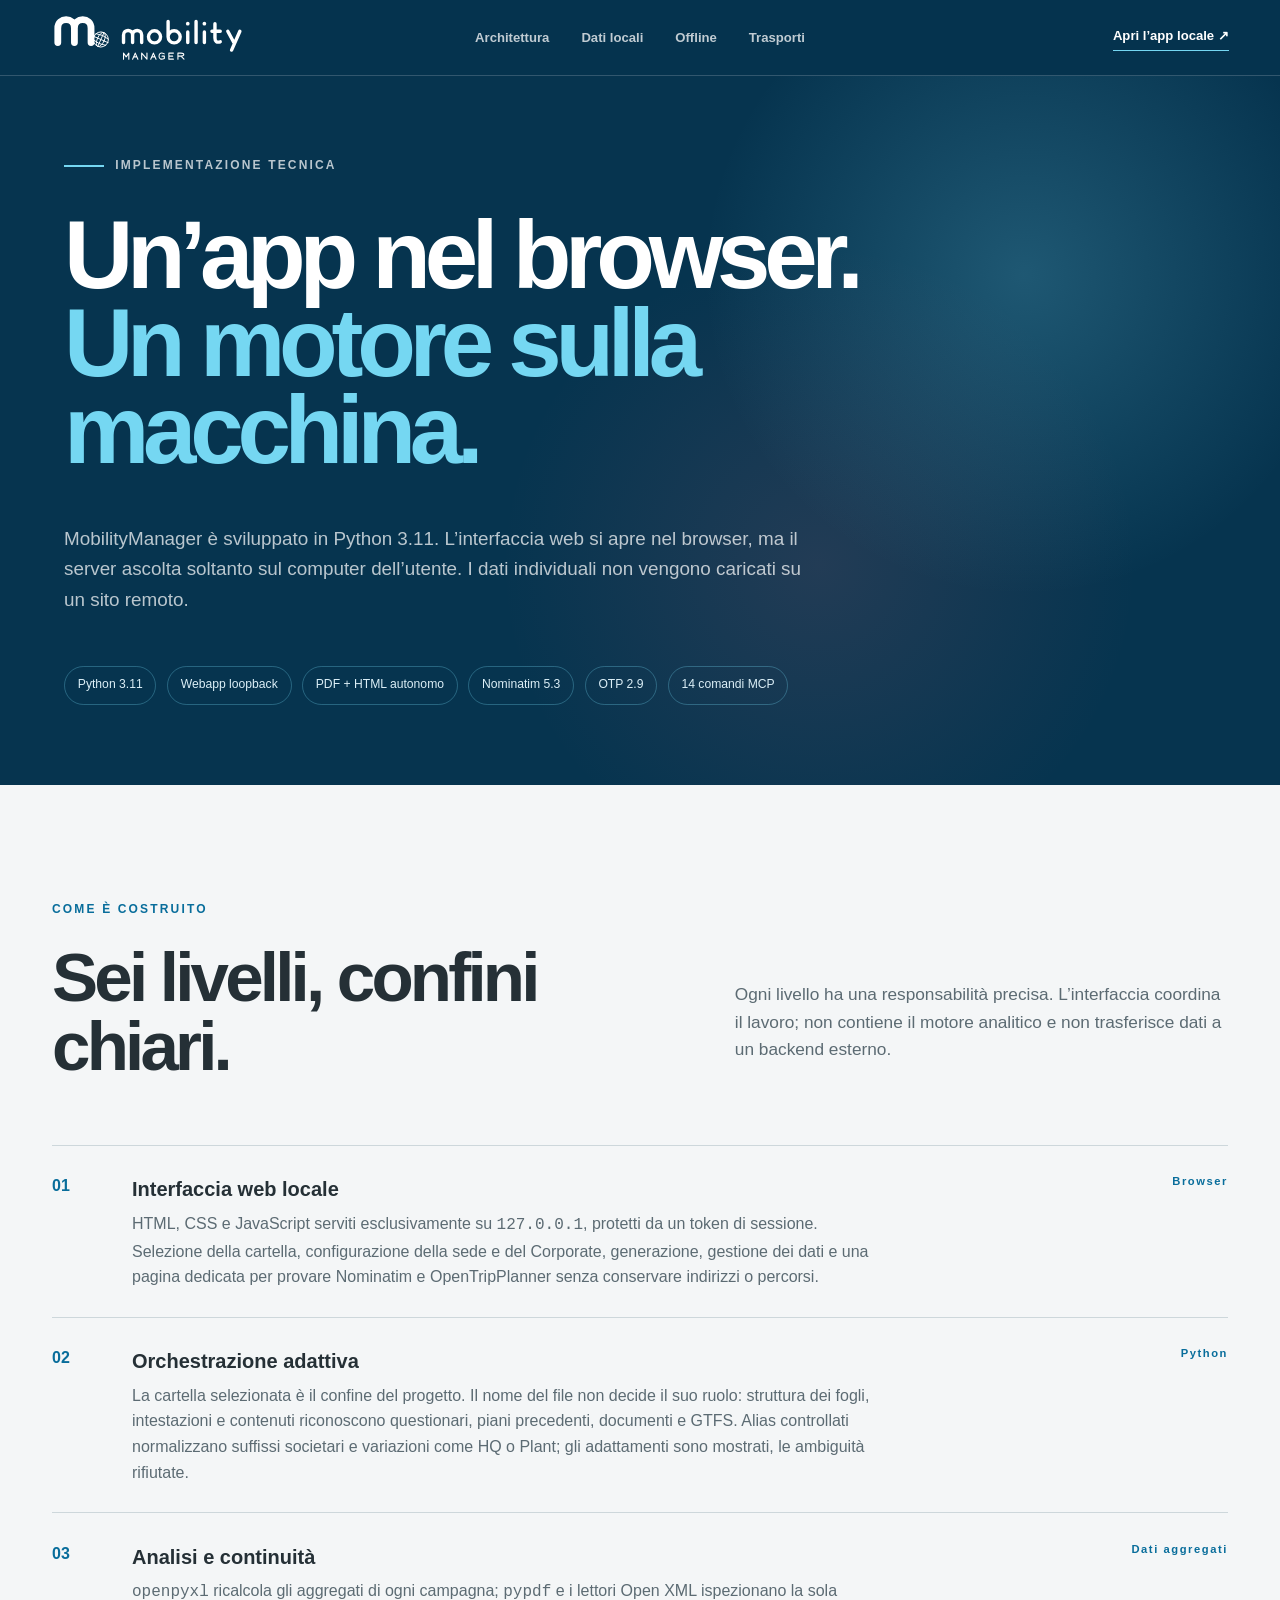
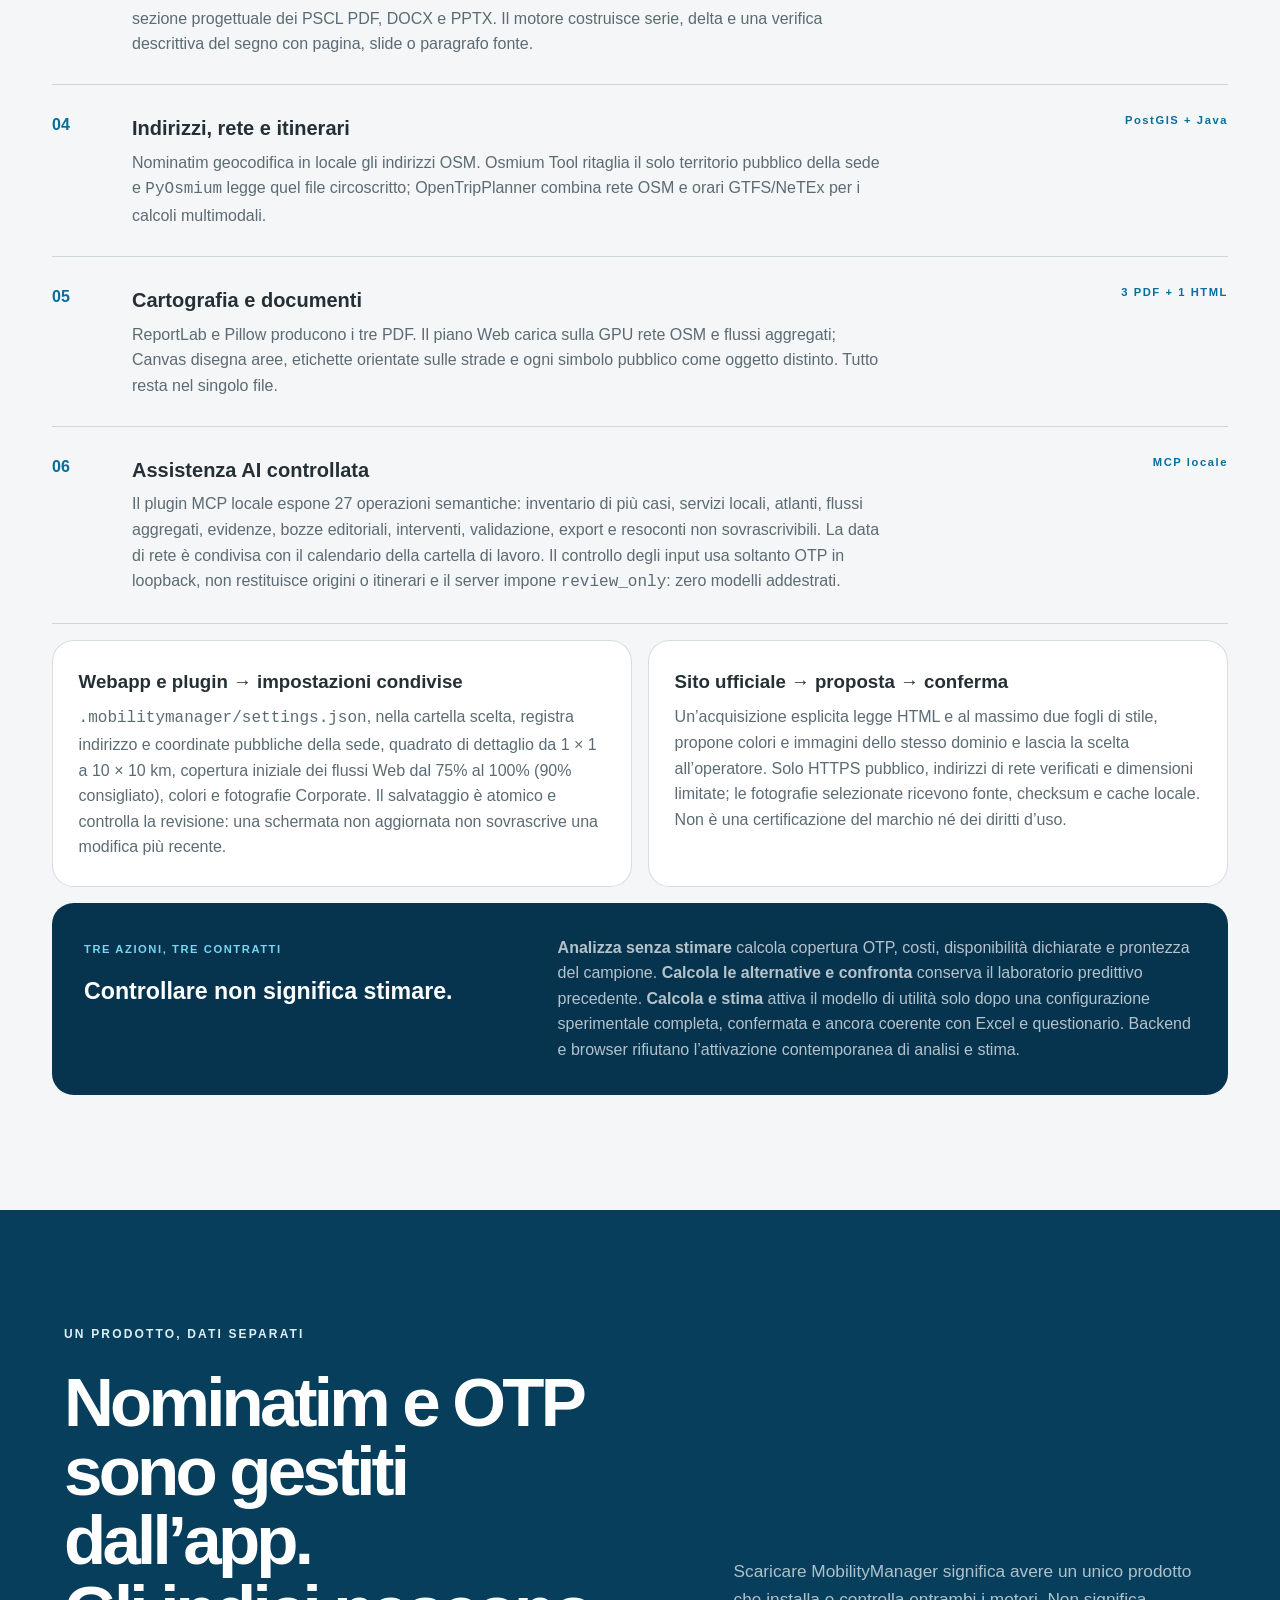
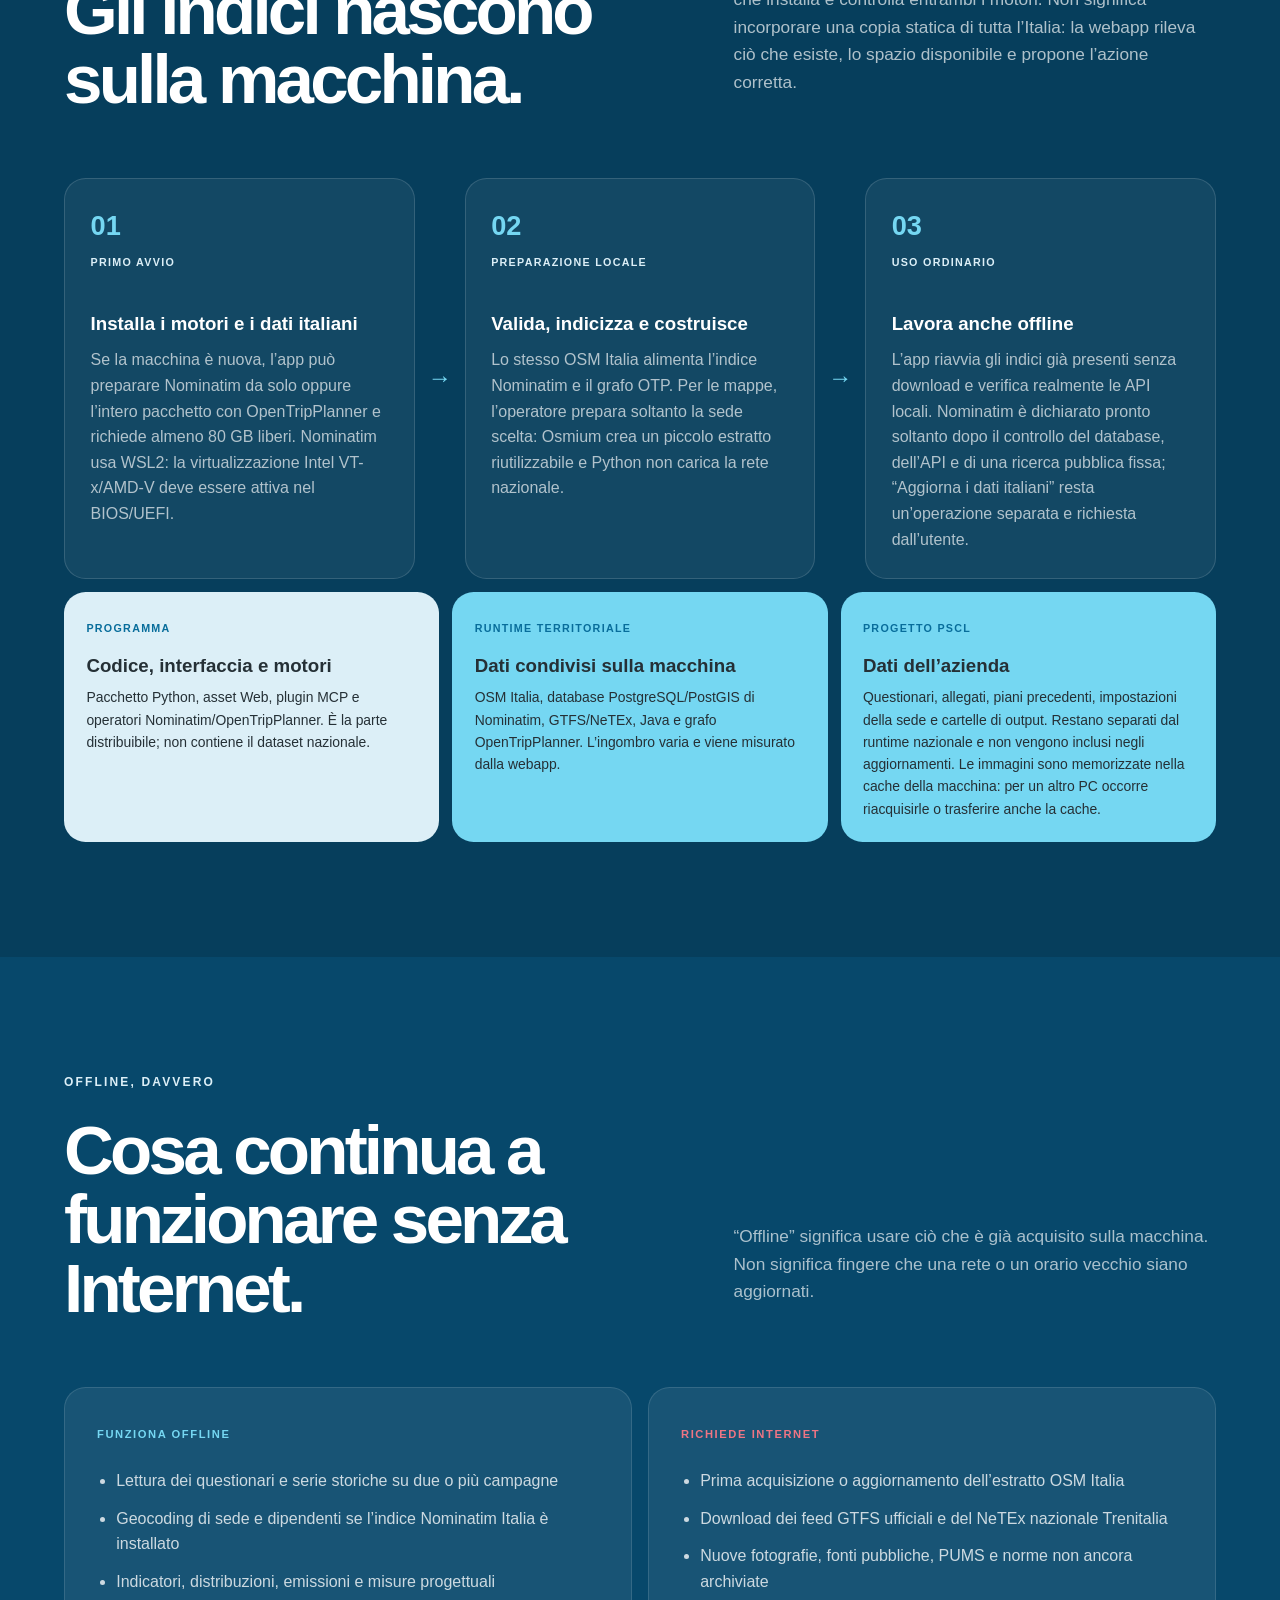
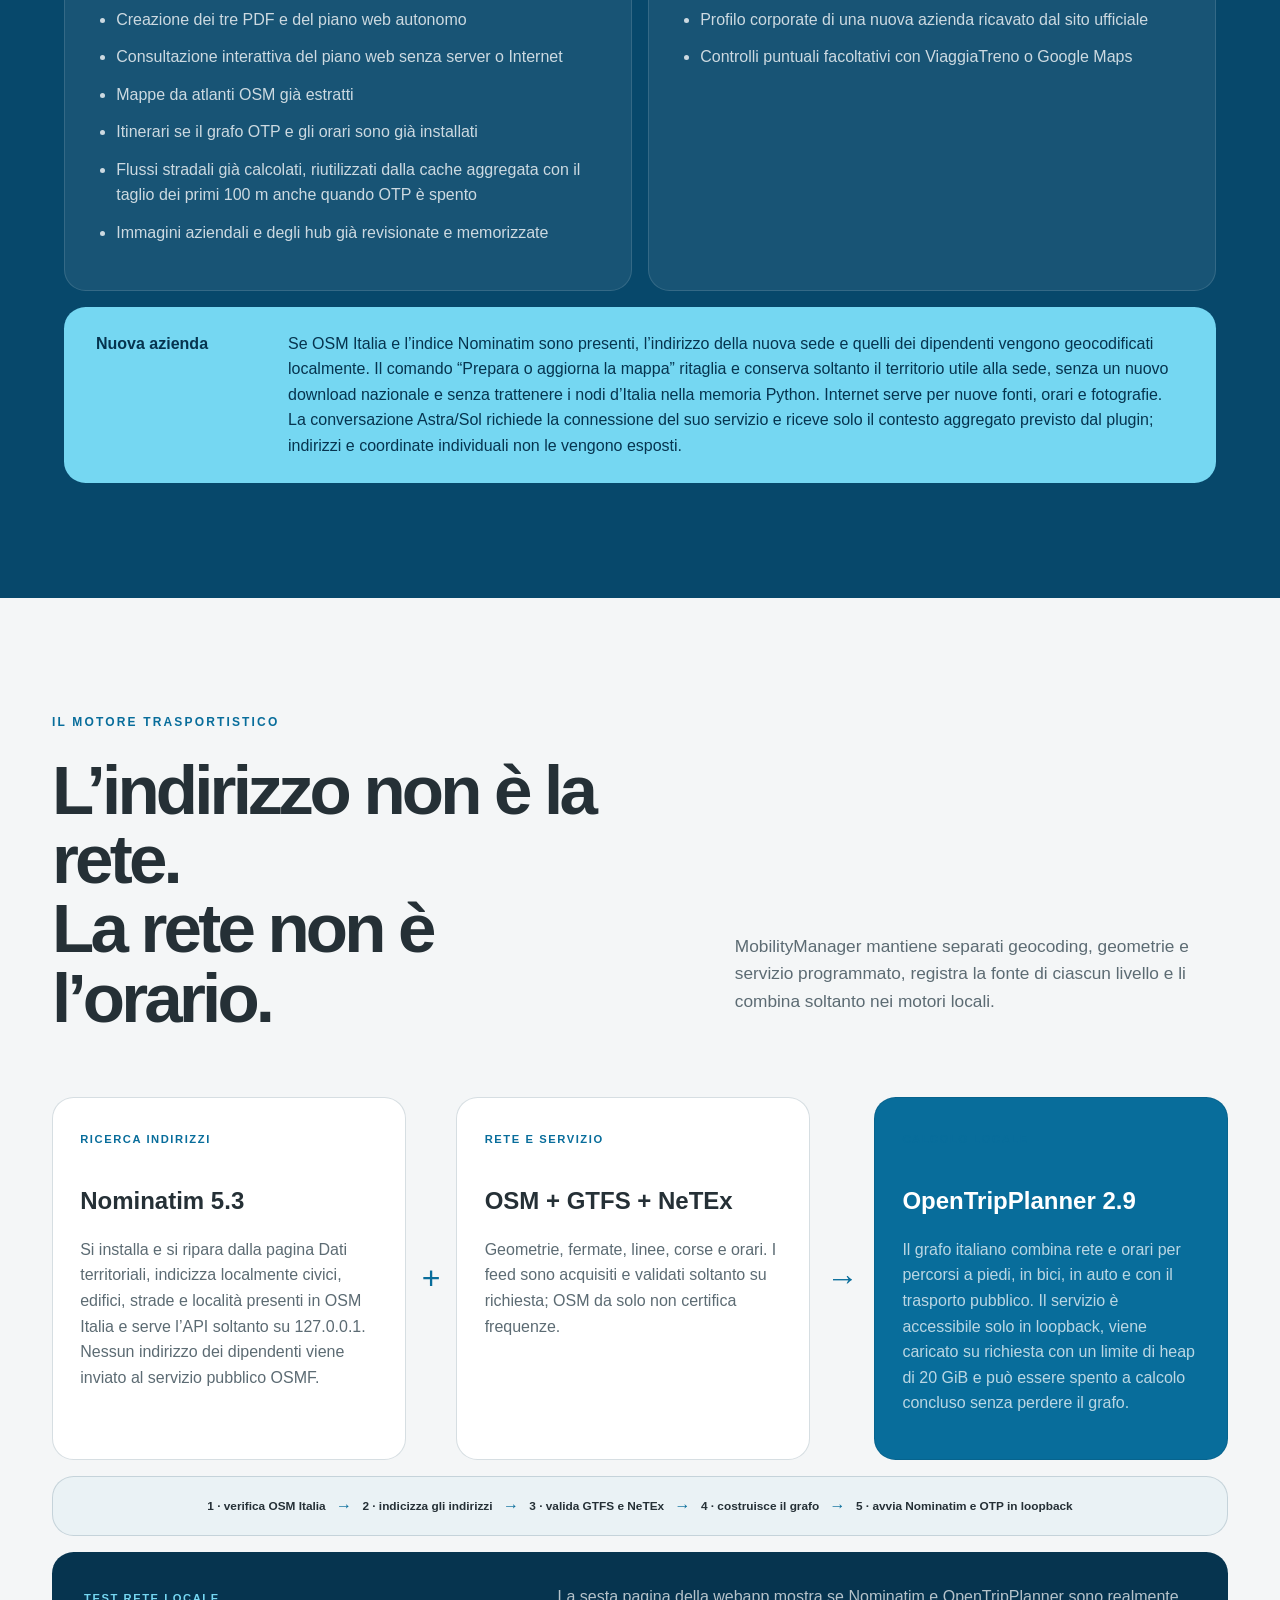
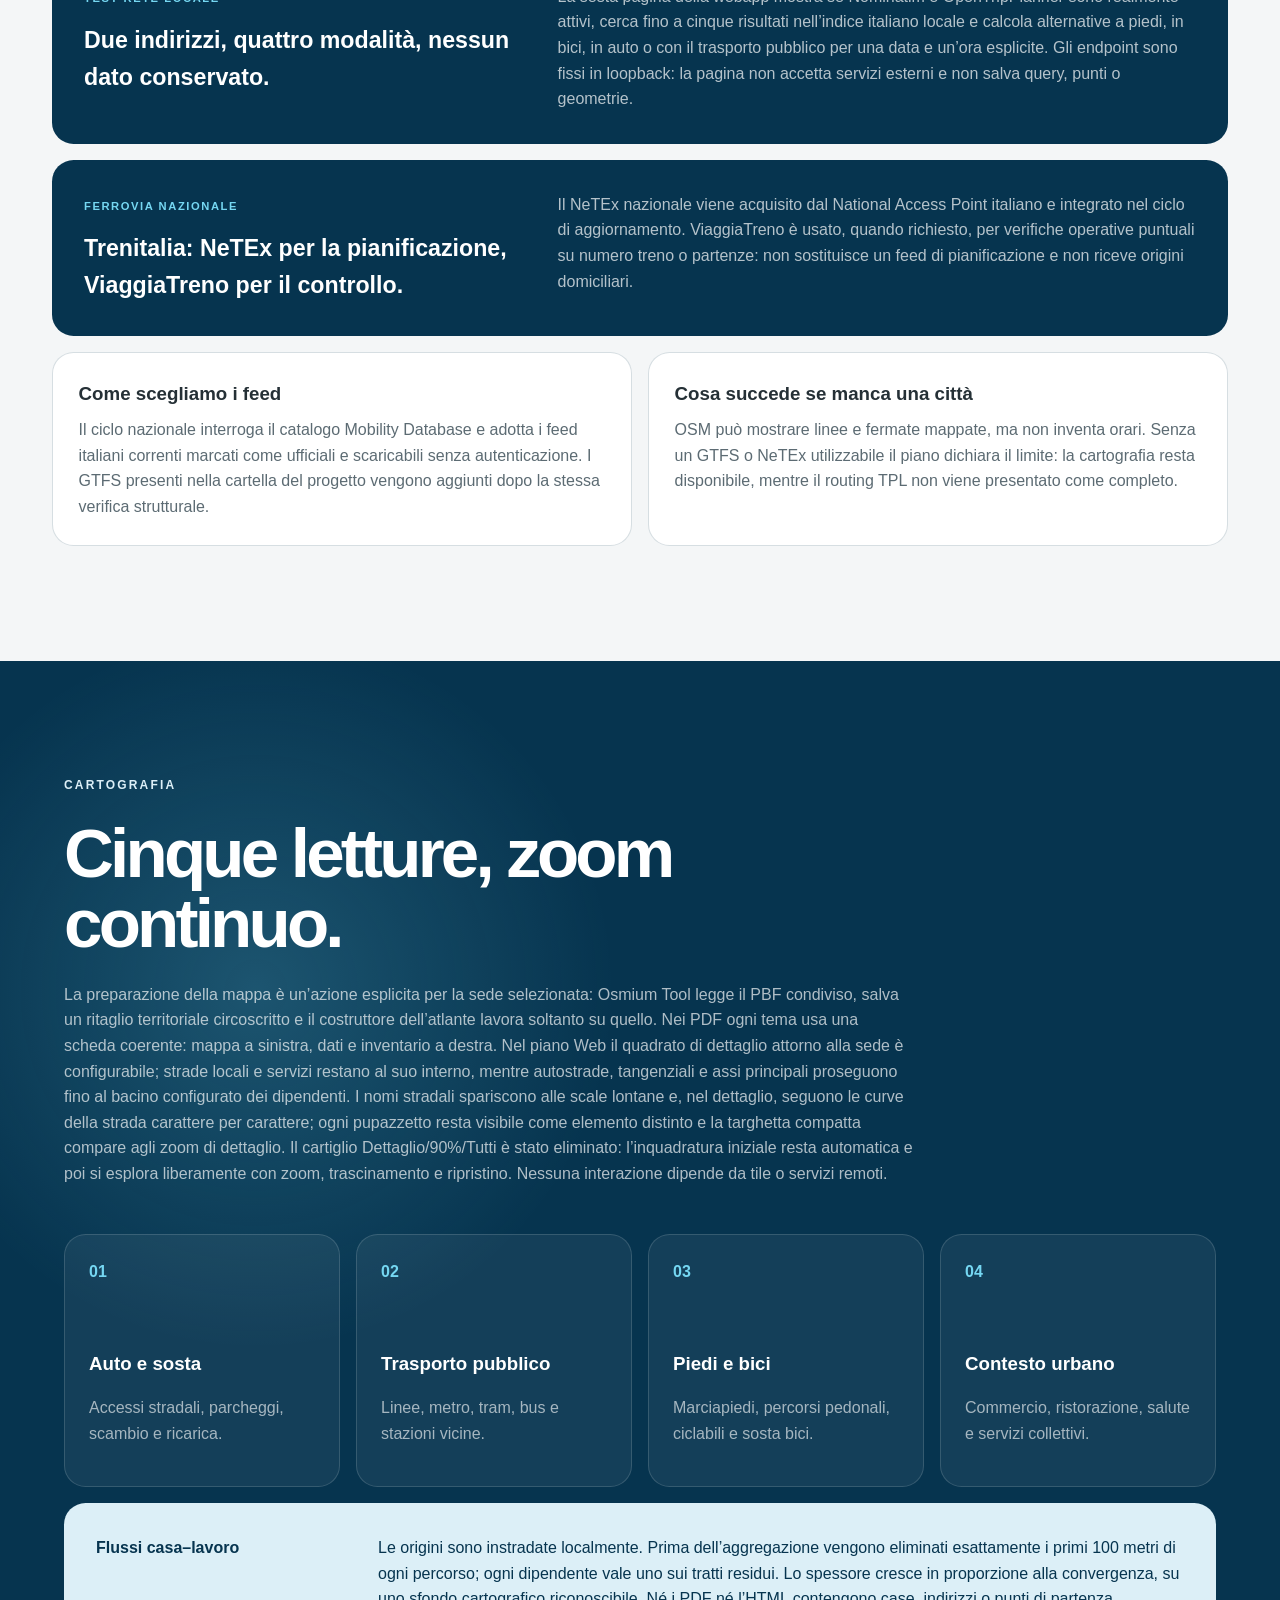
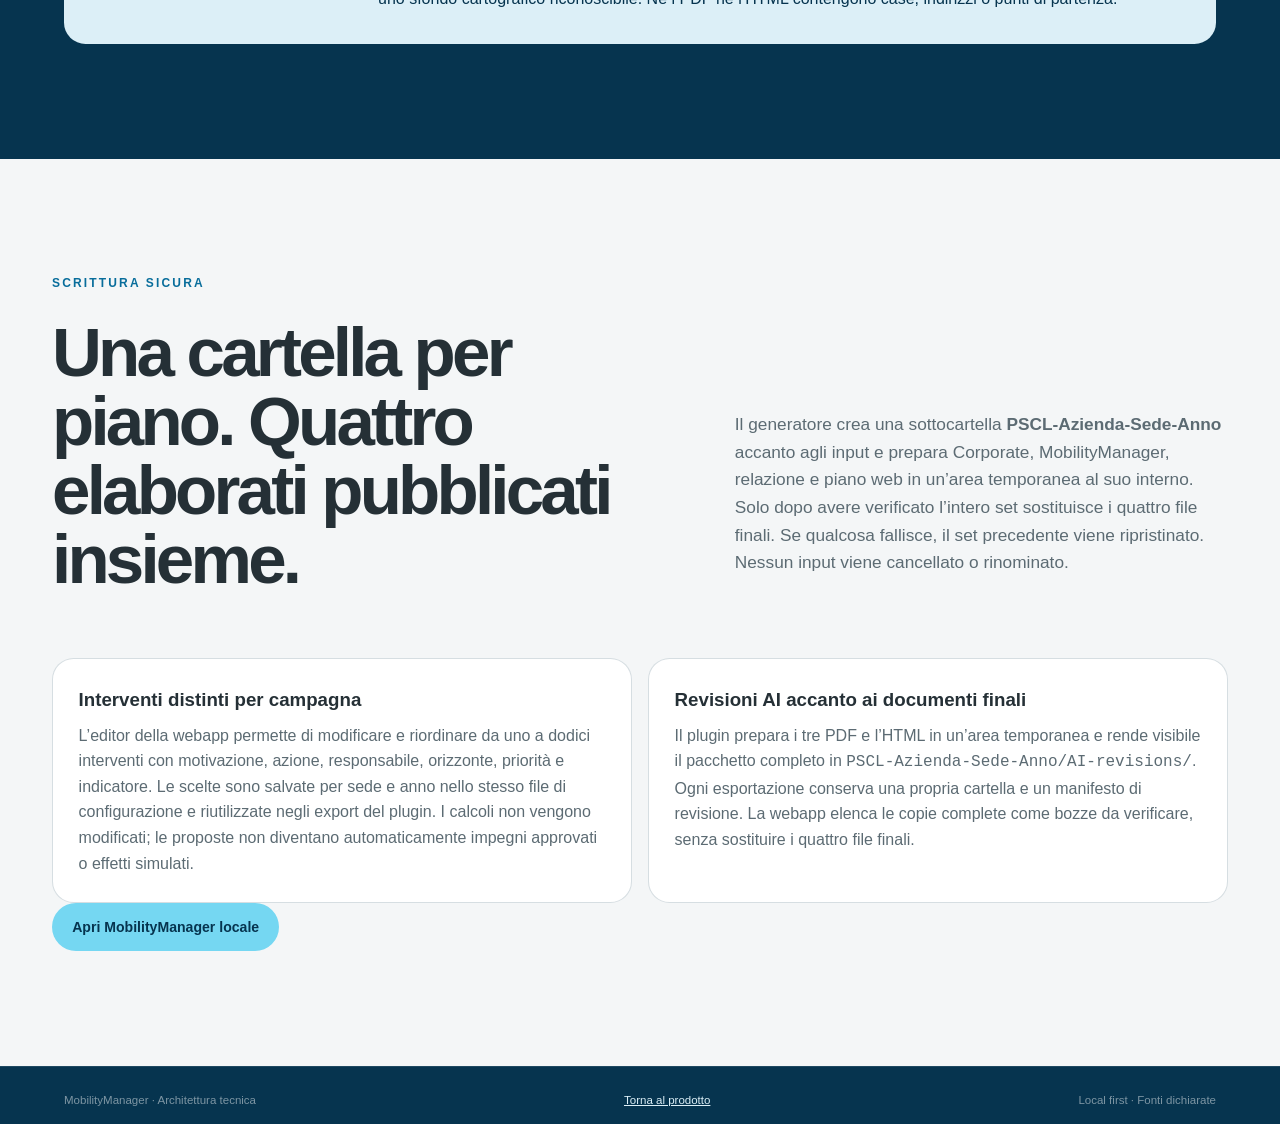
==== commit 84d9f86f: "Publish dev50.1 landing with network calendar and immutable work reports" ====
--- a/tecnologia.html
+++ b/tecnologia.html
@@ -7,7 +7,7 @@
   <meta name="theme-color" content="#06344f">
   <title>Tecnologia — MobilityManager</title>
   <link rel="icon" type="image/svg+xml" href="assets/brand-logo.svg">
-  <link rel="stylesheet" href="assets/styles.css?v=20260915-release-blue">
+  <link rel="stylesheet" href="assets/styles.css?v=20260925-simple-download">
   <script src="assets/app.js?v=20260915-release-blue" defer></script>
 </head>
 <body class="technology-page">
@@ -35,7 +35,7 @@
         <article><b>03</b><div><h3>Analisi e continuità</h3><p><code>openpyxl</code> ricalcola gli aggregati di ogni campagna; <code>pypdf</code> e i lettori Open XML ispezionano la sola sezione progettuale dei PSCL PDF, DOCX e PPTX. Il motore costruisce serie, delta e una verifica descrittiva del segno con pagina, slide o paragrafo fonte.</p></div><span>Dati aggregati</span></article>
         <article><b>04</b><div><h3>Indirizzi, rete e itinerari</h3><p>Nominatim geocodifica in locale gli indirizzi OSM. Osmium Tool ritaglia il solo territorio pubblico della sede e <code>PyOsmium</code> legge quel file circoscritto; OpenTripPlanner combina rete OSM e orari GTFS/NeTEx per i calcoli multimodali.</p></div><span>PostGIS + Java</span></article>
         <article><b>05</b><div><h3>Cartografia e documenti</h3><p>ReportLab e Pillow producono i tre PDF. Il piano Web carica sulla GPU rete OSM e flussi aggregati; Canvas disegna aree, etichette orientate sulle strade e ogni simbolo pubblico come oggetto distinto. Tutto resta nel singolo file.</p></div><span>3 PDF + 1 HTML</span></article>
-        <article><b>06</b><div><h3>Assistenza AI controllata</h3><p>Il plugin MCP locale espone quattordici operazioni semantiche: evidenze aggregate, bozze editoriali, interventi, validazione, export e controllo degli input di rete. Quest’ultimo usa soltanto OTP in loopback, non restituisce origini o itinerari e il server impone <code>review_only</code>: zero modelli addestrati.</p></div><span>MCP locale</span></article>
+        <article><b>06</b><div><h3>Assistenza AI controllata</h3><p>Il plugin MCP locale espone 27 operazioni semantiche: inventario di più casi, servizi locali, atlanti, flussi aggregati, evidenze, bozze editoriali, interventi, validazione, export e resoconti non sovrascrivibili. La data di rete è condivisa con il calendario della cartella di lavoro. Il controllo degli input usa soltanto OTP in loopback, non restituisce origini o itinerari e il server impone <code>review_only</code>: zero modelli addestrati.</p></div><span>MCP locale</span></article>
       </div>
       <div class="source-detail" aria-label="Configurazione condivisa tra webapp e assistente">
         <article><h3>Webapp e plugin → impostazioni condivise</h3><p><code>.mobilitymanager/settings.json</code>, nella cartella scelta, registra indirizzo e coordinate pubbliche della sede, quadrato di dettaglio da 1 × 1 a 10 × 10 km, copertura iniziale dei flussi Web dal 75% al 100% (90% consigliato), colori e fotografie Corporate. Il salvataggio è atomico e controlla la revisione: una schermata non aggiornata non sovrascrive una modifica più recente.</p></article>
--- a/assets/styles.css
+++ b/assets/styles.css
@@ -94,6 +94,13 @@
 .download-card > p { margin: 1.2rem 0; color: var(--muted); font-size: .86rem; }.download-card > p strong { color: #a83f52; }
 .download-card code { display: block; overflow-wrap: anywhere; padding: .85rem; color: #27495c; border-radius: .7rem; background: #e8f3f7; font-family: Consolas, monospace; font-size: .68rem; line-height: 1.55; }
 .download-links { display: flex; flex-wrap: wrap; gap: 1.2rem; margin-top: 1rem; }.download-links a { color: var(--green); font-size: .78rem; font-weight: 750; }
+.download-strip { scroll-margin-top: 76px; }
+.download-card h3 { margin: 0 0 1rem; font-size: 1.35rem; color: var(--deep); }
+.installation-steps { margin: 0 0 1.5rem; padding-left: 1.3rem; color: #36586b; }
+.installation-steps li + li { margin-top: .65rem; }
+.package-details { margin-top: 1.5rem; padding-top: .75rem; border-top: 1px solid var(--line); }
+.package-details summary { padding: .5rem 0; cursor: pointer; font-size: .82rem; font-weight: 650; color: var(--green); }
+.package-details[open] summary { margin-bottom: .65rem; }
 
 .section { max-width: var(--max); margin: auto; padding: clamp(5rem, 9vw, 9rem) clamp(1.25rem, 4vw, 2rem); }
 .section-dark { color: var(--white); background: var(--deep); }
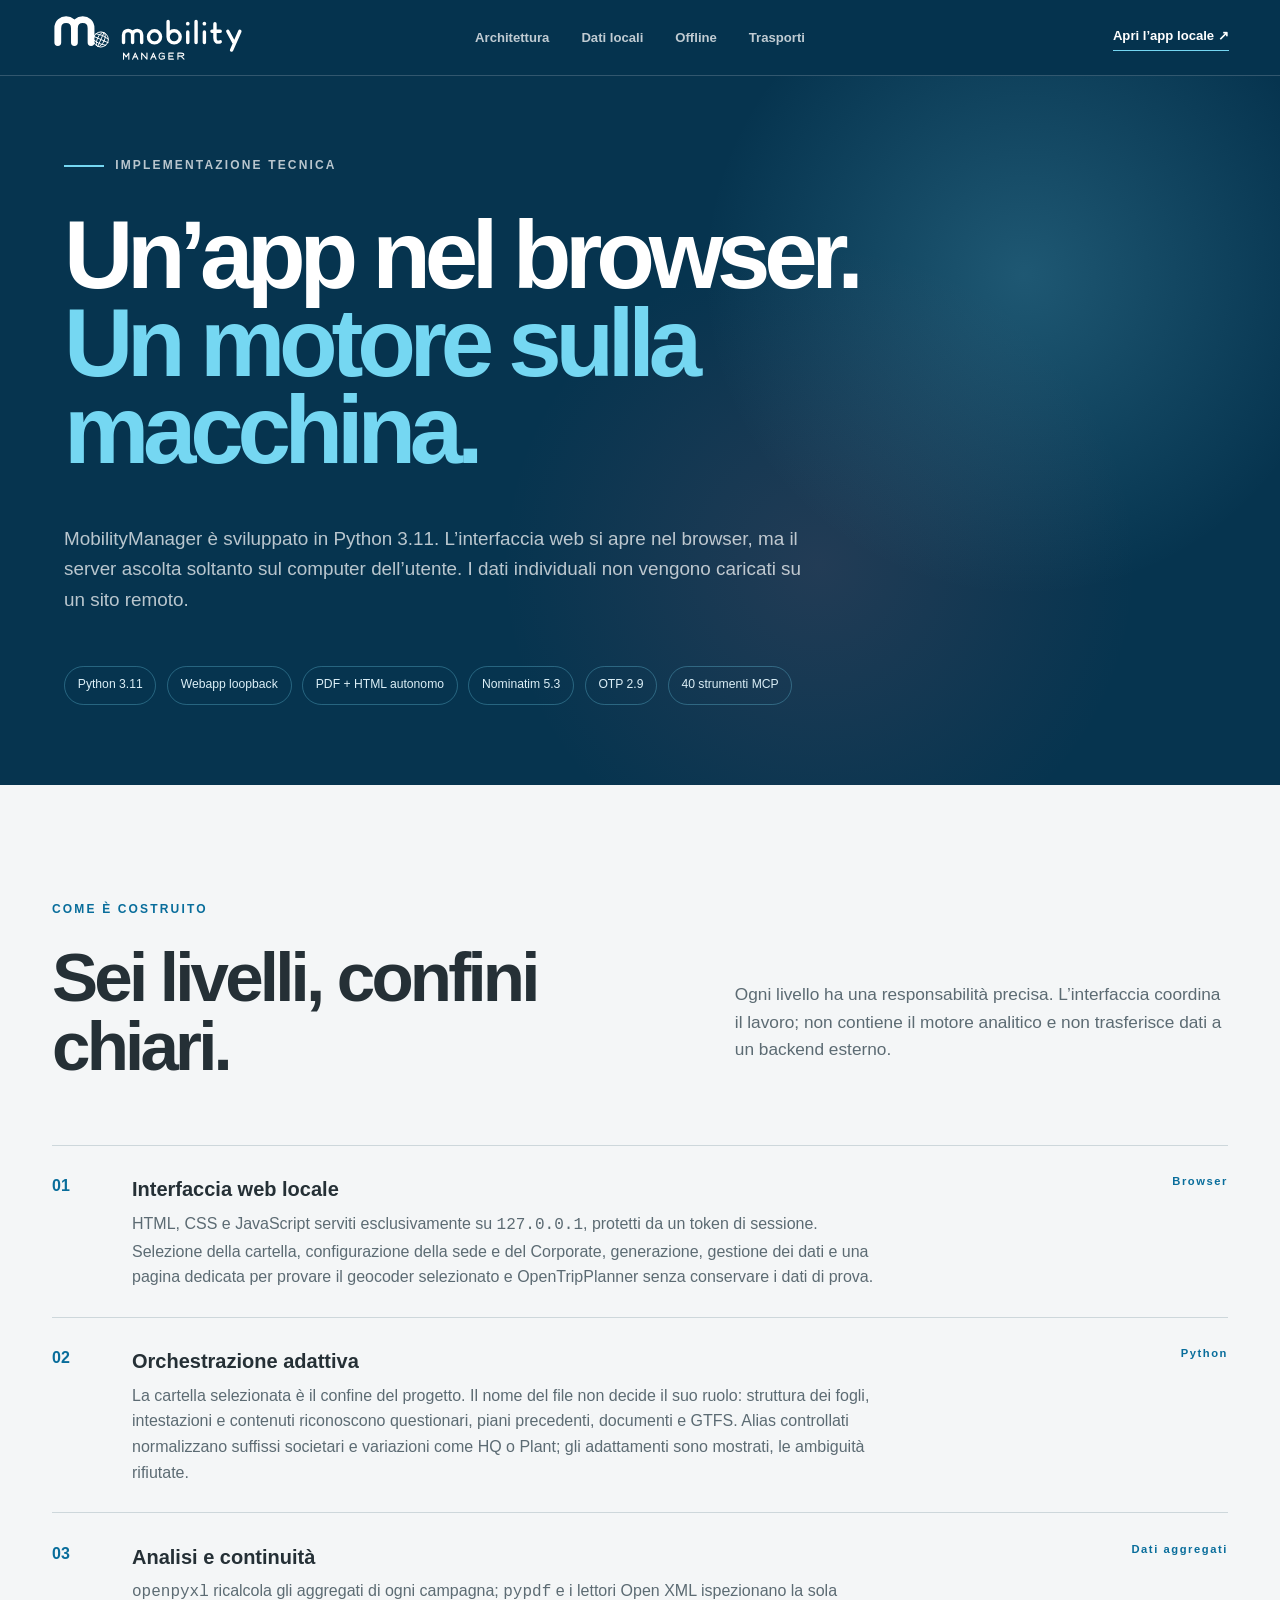
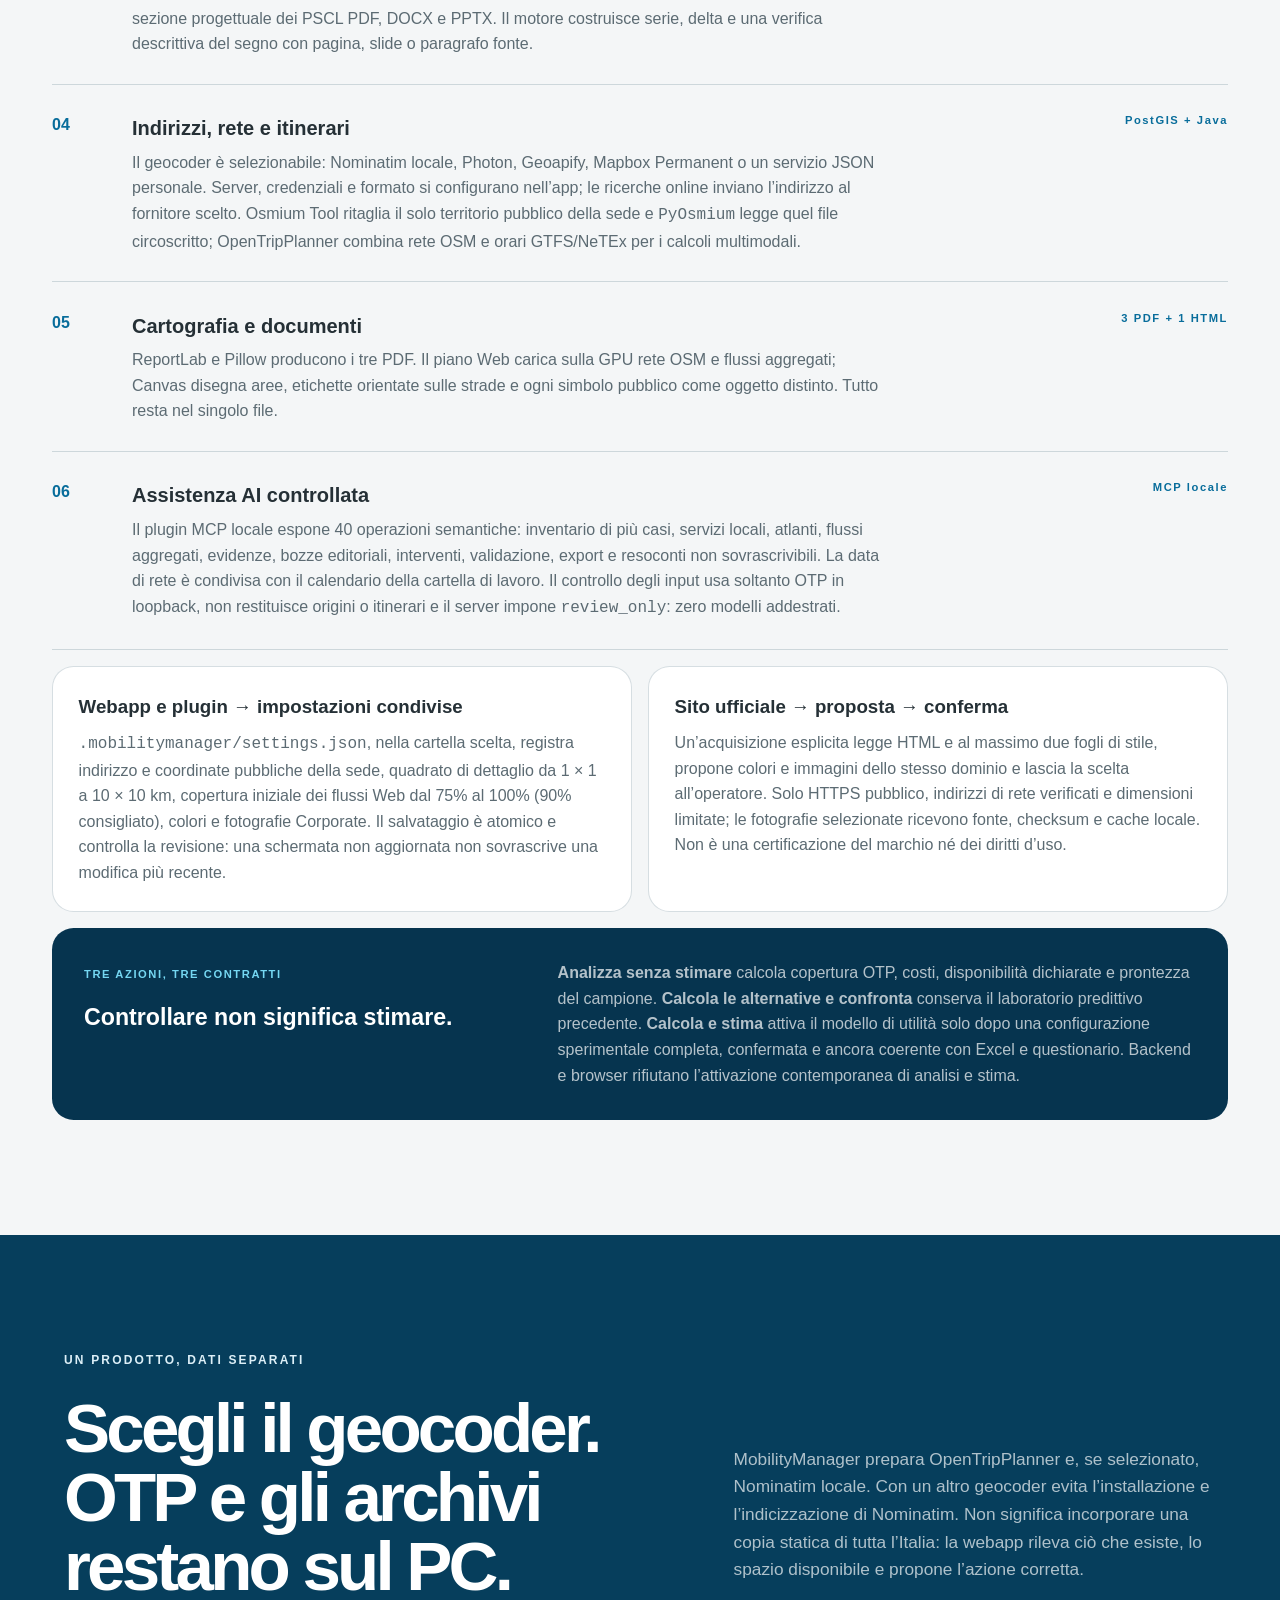
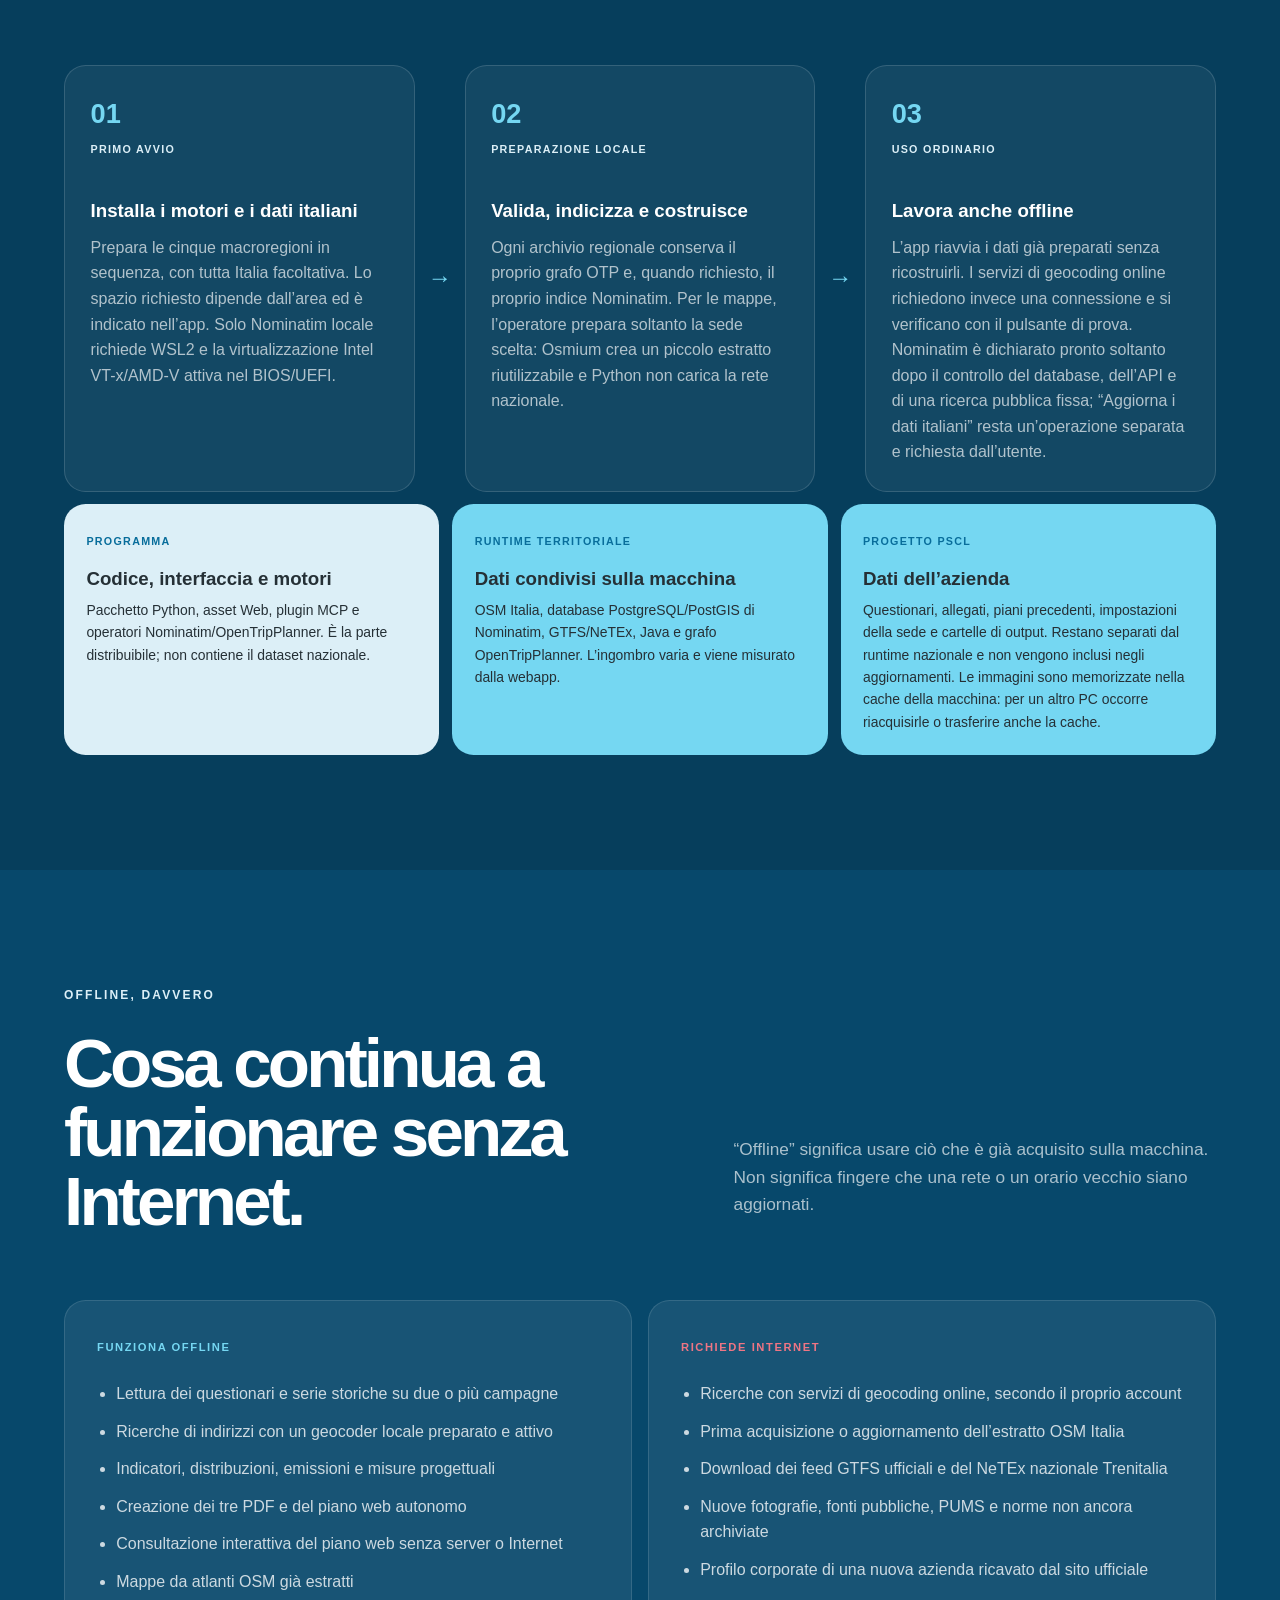
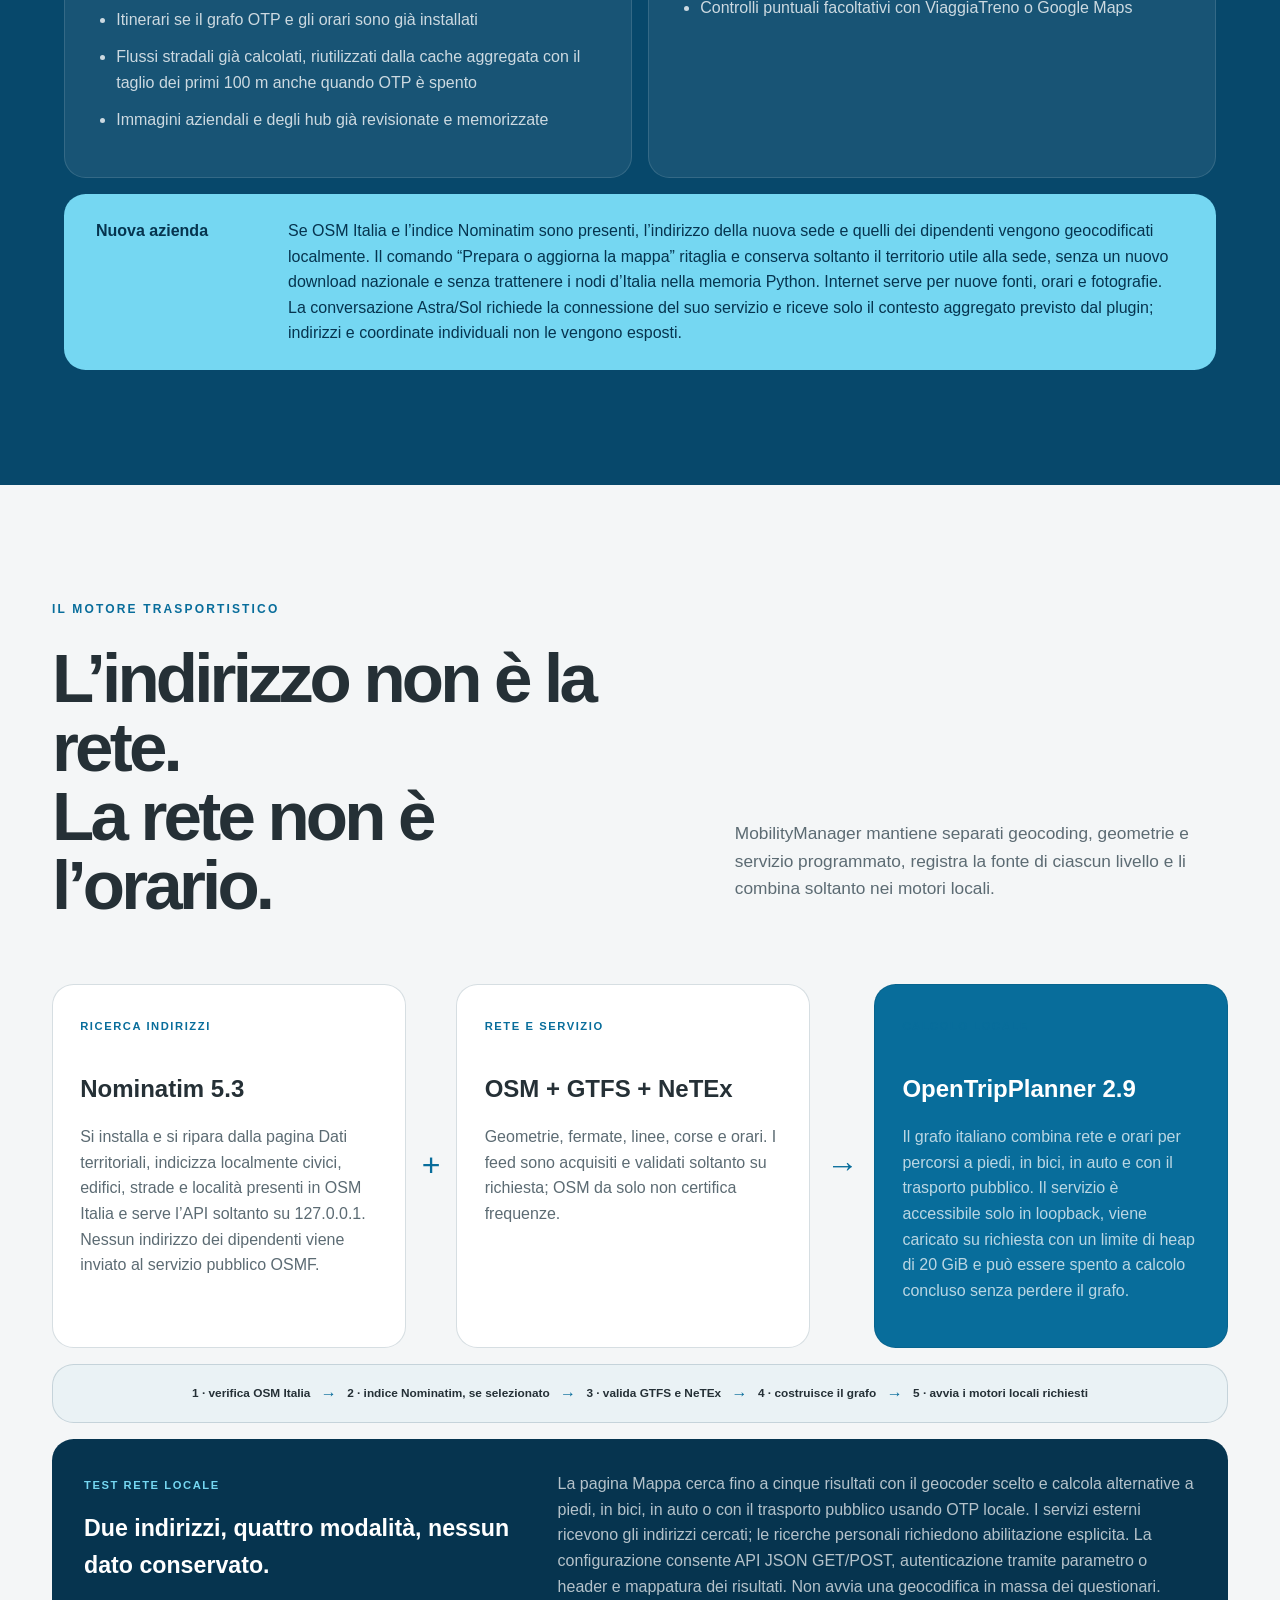
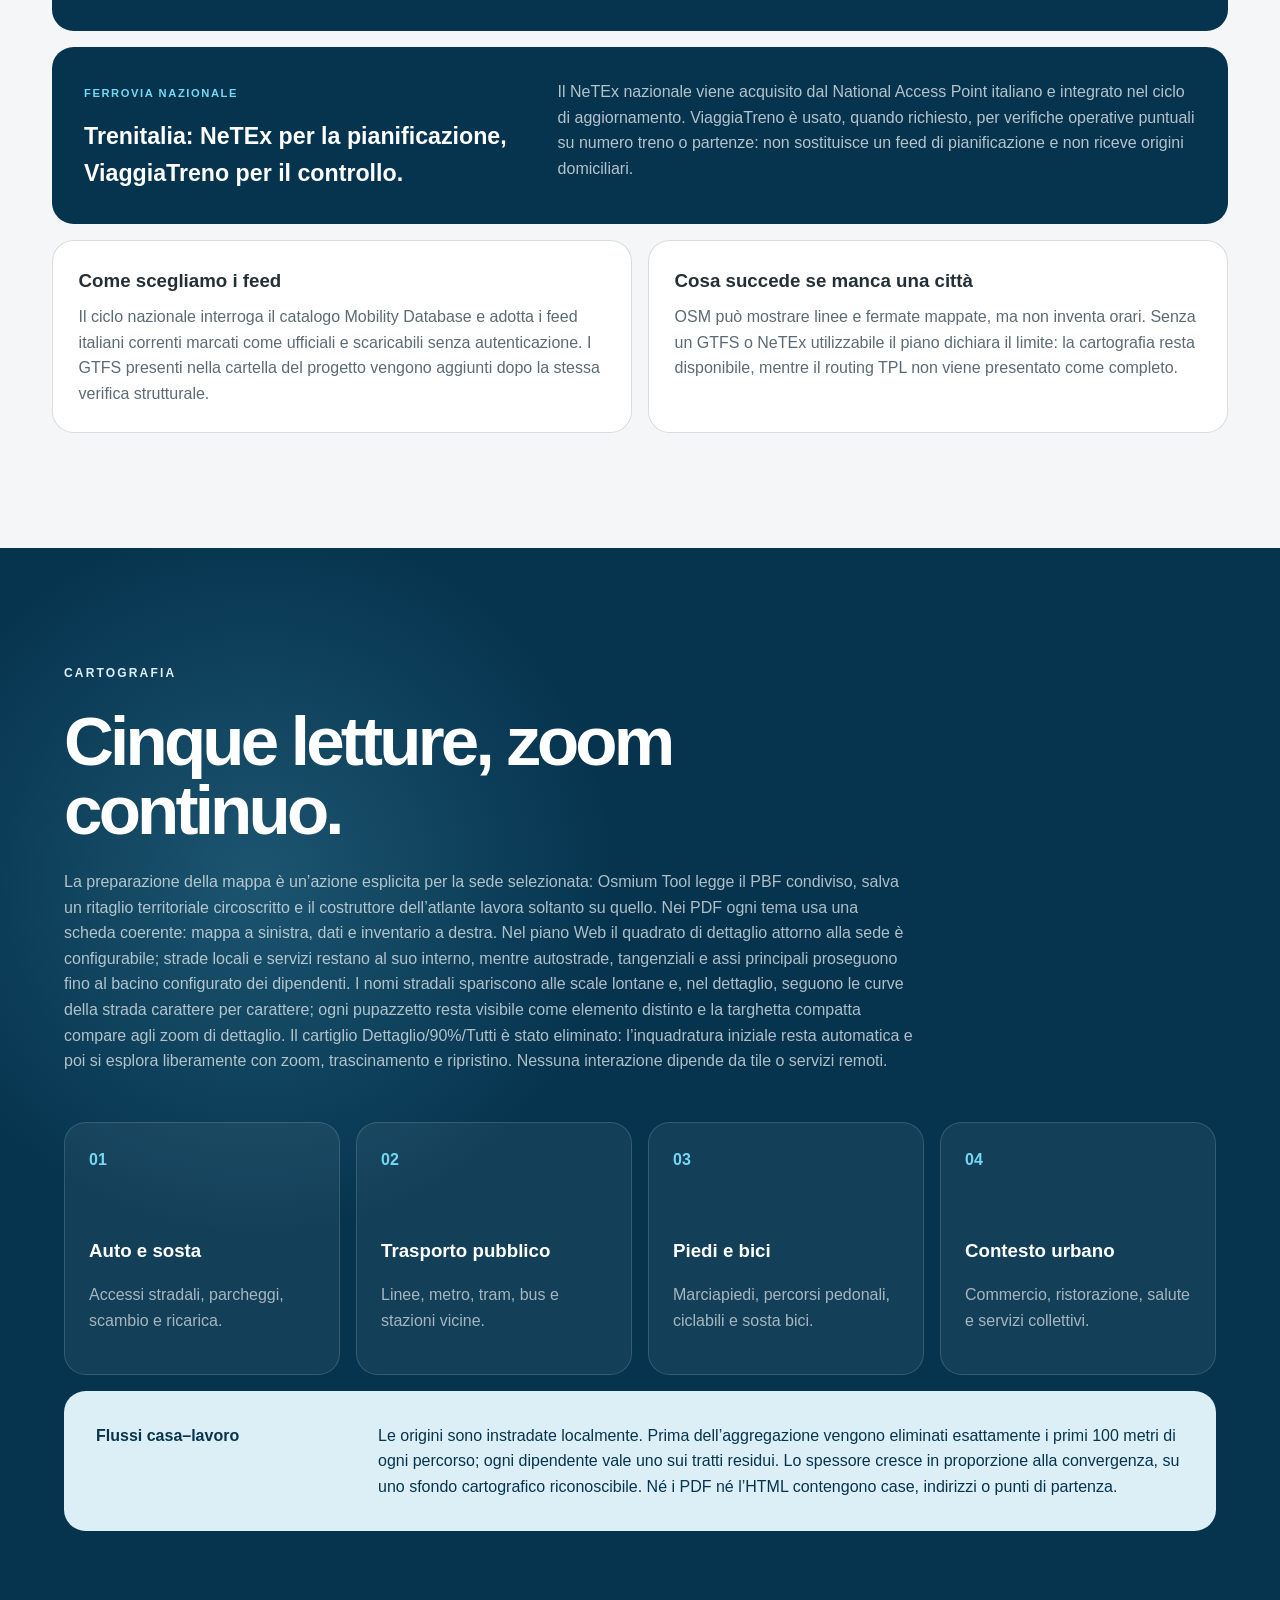
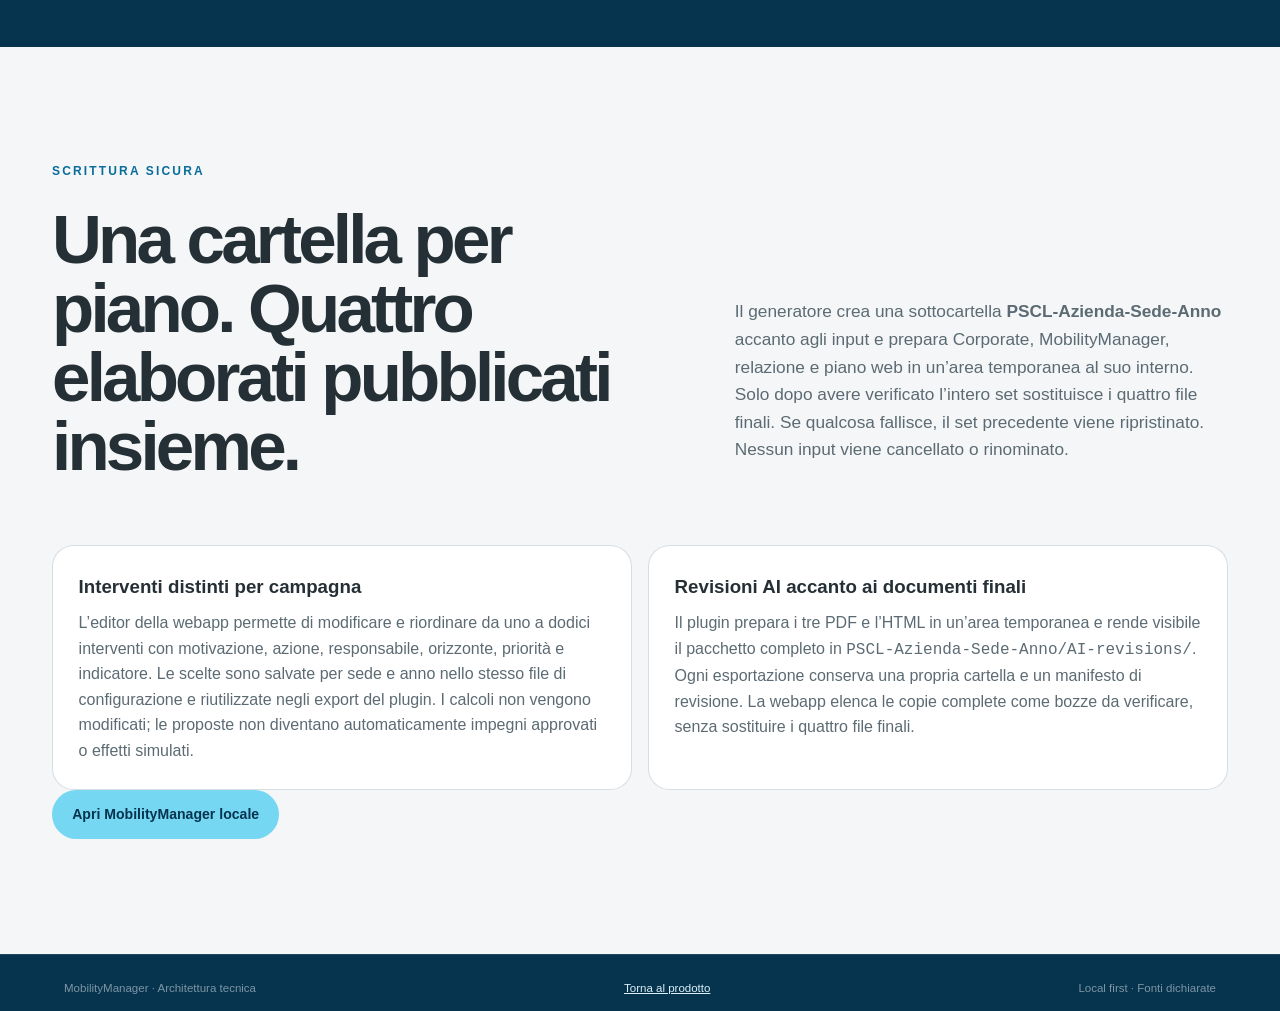
==== commit 72ef4736: "Publish dev57 with selectable geocoding services" ====
--- a/tecnologia.html
+++ b/tecnologia.html
@@ -1,117 +1,117 @@
-<!doctype html>
-<html lang="it">
-<head>
-  <meta charset="utf-8">
-  <meta name="viewport" content="width=device-width, initial-scale=1">
-  <meta name="description" content="Architettura tecnica di MobilityManager: webapp locale, PDF e piano web autonomo, cartografia OSM, GTFS, NeTEx Trenitalia, OpenTripPlanner e funzionamento offline.">
-  <meta name="theme-color" content="#06344f">
-  <title>Tecnologia — MobilityManager</title>
-  <link rel="icon" type="image/svg+xml" href="assets/brand-logo.svg">
-  <link rel="stylesheet" href="assets/styles.css?v=20260925-simple-download">
-  <script src="assets/app.js?v=20260915-release-blue" defer></script>
-</head>
-<body class="technology-page">
-  <a class="skip-link" href="#contenuto">Vai al contenuto</a>
-  <header class="site-header scrolled" data-header>
-    <a class="brand" href="index.html" aria-label="MobilityManager, torna alla pagina principale"><span class="brand-logo" aria-hidden="true"></span></a>
-    <nav aria-label="Navigazione principale"><a href="#architettura">Architettura</a><a href="#pacchetto-dati">Dati locali</a><a href="#offline">Offline</a><a href="#trasporti">Trasporti</a></nav>
-    <a class="header-action" href="http://mobilitymanager.localhost:8765/">Apri l’app locale <span aria-hidden="true">↗</span></a>
-  </header>
-
-  <main id="contenuto">
-    <section class="tech-hero">
-      <p class="eyebrow"><span></span> IMPLEMENTAZIONE TECNICA</p>
-      <h1>Un’app nel browser.<br><em>Un motore sulla macchina.</em></h1>
-      <p>MobilityManager è sviluppato in Python 3.11. L’interfaccia web si apre nel browser, ma il server ascolta soltanto sul computer dell’utente. I dati individuali non vengono caricati su un sito remoto.</p>
-      <div class="tech-proof"><span>Python 3.11</span><span>Webapp loopback</span><span>PDF + HTML autonomo</span><span>Nominatim 5.3</span><span>OTP 2.9</span><span>14 comandi MCP</span></div>
-    </section>
-
-    <section class="section tech-section" id="architettura">
-      <div class="section-kicker">COME È COSTRUITO</div>
-      <div class="tech-heading"><h2>Sei livelli, confini chiari.</h2><p>Ogni livello ha una responsabilità precisa. L’interfaccia coordina il lavoro; non contiene il motore analitico e non trasferisce dati a un backend esterno.</p></div>
-      <div class="architecture-stack" aria-label="Architettura del software">
-        <article><b>01</b><div><h3>Interfaccia web locale</h3><p>HTML, CSS e JavaScript serviti esclusivamente su <code>127.0.0.1</code>, protetti da un token di sessione. Selezione della cartella, configurazione della sede e del Corporate, generazione, gestione dei dati e una pagina dedicata per provare Nominatim e OpenTripPlanner senza conservare indirizzi o percorsi.</p></div><span>Browser</span></article>
-        <article><b>02</b><div><h3>Orchestrazione adattiva</h3><p>La cartella selezionata è il confine del progetto. Il nome del file non decide il suo ruolo: struttura dei fogli, intestazioni e contenuti riconoscono questionari, piani precedenti, documenti e GTFS. Alias controllati normalizzano suffissi societari e variazioni come HQ o Plant; gli adattamenti sono mostrati, le ambiguità rifiutate.</p></div><span>Python</span></article>
-        <article><b>03</b><div><h3>Analisi e continuità</h3><p><code>openpyxl</code> ricalcola gli aggregati di ogni campagna; <code>pypdf</code> e i lettori Open XML ispezionano la sola sezione progettuale dei PSCL PDF, DOCX e PPTX. Il motore costruisce serie, delta e una verifica descrittiva del segno con pagina, slide o paragrafo fonte.</p></div><span>Dati aggregati</span></article>
-        <article><b>04</b><div><h3>Indirizzi, rete e itinerari</h3><p>Nominatim geocodifica in locale gli indirizzi OSM. Osmium Tool ritaglia il solo territorio pubblico della sede e <code>PyOsmium</code> legge quel file circoscritto; OpenTripPlanner combina rete OSM e orari GTFS/NeTEx per i calcoli multimodali.</p></div><span>PostGIS + Java</span></article>
-        <article><b>05</b><div><h3>Cartografia e documenti</h3><p>ReportLab e Pillow producono i tre PDF. Il piano Web carica sulla GPU rete OSM e flussi aggregati; Canvas disegna aree, etichette orientate sulle strade e ogni simbolo pubblico come oggetto distinto. Tutto resta nel singolo file.</p></div><span>3 PDF + 1 HTML</span></article>
-        <article><b>06</b><div><h3>Assistenza AI controllata</h3><p>Il plugin MCP locale espone 27 operazioni semantiche: inventario di più casi, servizi locali, atlanti, flussi aggregati, evidenze, bozze editoriali, interventi, validazione, export e resoconti non sovrascrivibili. La data di rete è condivisa con il calendario della cartella di lavoro. Il controllo degli input usa soltanto OTP in loopback, non restituisce origini o itinerari e il server impone <code>review_only</code>: zero modelli addestrati.</p></div><span>MCP locale</span></article>
-      </div>
-      <div class="source-detail" aria-label="Configurazione condivisa tra webapp e assistente">
-        <article><h3>Webapp e plugin → impostazioni condivise</h3><p><code>.mobilitymanager/settings.json</code>, nella cartella scelta, registra indirizzo e coordinate pubbliche della sede, quadrato di dettaglio da 1 × 1 a 10 × 10 km, copertura iniziale dei flussi Web dal 75% al 100% (90% consigliato), colori e fotografie Corporate. Il salvataggio è atomico e controlla la revisione: una schermata non aggiornata non sovrascrive una modifica più recente.</p></article>
-        <article><h3>Sito ufficiale → proposta → conferma</h3><p>Un’acquisizione esplicita legge HTML e al massimo due fogli di stile, propone colori e immagini dello stesso dominio e lascia la scelta all’operatore. Solo HTTPS pubblico, indirizzi di rete verificati e dimensioni limitate; le fotografie selezionate ricevono fonte, checksum e cache locale. Non è una certificazione del marchio né dei diritti d’uso.</p></article>
-      </div>
-      <div class="rail-focus"><div><span>TRE AZIONI, TRE CONTRATTI</span><h3>Controllare non significa stimare.</h3></div><p><strong>Analizza senza stimare</strong> calcola copertura OTP, costi, disponibilità dichiarate e prontezza del campione. <strong>Calcola le alternative e confronta</strong> conserva il laboratorio predittivo precedente. <strong>Calcola e stima</strong> attiva il modello di utilità solo dopo una configurazione sperimentale completa, confermata e ancora coerente con Excel e questionario. Backend e browser rifiutano l’attivazione contemporanea di analisi e stima.</p></div>
-    </section>
-
-    <section class="data-lifecycle" id="pacchetto-dati">
-      <div class="section-kicker light">UN PRODOTTO, DATI SEPARATI</div>
-      <div class="tech-heading"><h2>Nominatim e OTP sono gestiti dall’app.<br>Gli indici nascono sulla macchina.</h2><p>Scaricare MobilityManager significa avere un unico prodotto che installa e controlla entrambi i motori. Non significa incorporare una copia statica di tutta l’Italia: la webapp rileva ciò che esiste, lo spazio disponibile e propone l’azione corretta.</p></div>
-      <div class="setup-flow" aria-label="Ciclo di installazione e aggiornamento dei dati">
-        <article><b>01</b><span>PRIMO AVVIO</span><h3>Installa i motori e i dati italiani</h3><p>Se la macchina è nuova, l’app può preparare Nominatim da solo oppure l’intero pacchetto con OpenTripPlanner e richiede almeno 80 GB liberi. Nominatim usa WSL2: la virtualizzazione Intel VT-x/AMD-V deve essere attiva nel BIOS/UEFI.</p></article>
-        <i aria-hidden="true">→</i>
-        <article><b>02</b><span>PREPARAZIONE LOCALE</span><h3>Valida, indicizza e costruisce</h3><p>Lo stesso OSM Italia alimenta l’indice Nominatim e il grafo OTP. Per le mappe, l’operatore prepara soltanto la sede scelta: Osmium crea un piccolo estratto riutilizzabile e Python non carica la rete nazionale.</p></article>
-        <i aria-hidden="true">→</i>
-        <article><b>03</b><span>USO ORDINARIO</span><h3>Lavora anche offline</h3><p>L’app riavvia gli indici già presenti senza download e verifica realmente le API locali. Nominatim è dichiarato pronto soltanto dopo il controllo del database, dell’API e di una ricerca pubblica fissa; “Aggiorna i dati italiani” resta un’operazione separata e richiesta dall’utente.</p></article>
-      </div>
-      <div class="implementation-ledger">
-        <article><span>PROGRAMMA</span><h3>Codice, interfaccia e motori</h3><p>Pacchetto Python, asset Web, plugin MCP e operatori Nominatim/OpenTripPlanner. È la parte distribuibile; non contiene il dataset nazionale.</p></article>
-        <article><span>RUNTIME TERRITORIALE</span><h3>Dati condivisi sulla macchina</h3><p>OSM Italia, database PostgreSQL/PostGIS di Nominatim, GTFS/NeTEx, Java e grafo OpenTripPlanner. L’ingombro varia e viene misurato dalla webapp.</p></article>
-        <article><span>PROGETTO PSCL</span><h3>Dati dell’azienda</h3><p>Questionari, allegati, piani precedenti, impostazioni della sede e cartelle di output. Restano separati dal runtime nazionale e non vengono inclusi negli aggiornamenti. Le immagini sono memorizzate nella cache della macchina: per un altro PC occorre riacquisirle o trasferire anche la cache.</p></article>
-      </div>
-    </section>
-
-    <section class="offline-section" id="offline">
-      <div class="section-kicker light">OFFLINE, DAVVERO</div>
-      <div class="tech-heading"><h2>Cosa continua a funzionare senza Internet.</h2><p>“Offline” significa usare ciò che è già acquisito sulla macchina. Non significa fingere che una rete o un orario vecchio siano aggiornati.</p></div>
-      <div class="offline-grid">
-        <article class="offline-yes"><span>FUNZIONA OFFLINE</span><ul><li>Lettura dei questionari e serie storiche su due o più campagne</li><li>Geocoding di sede e dipendenti se l’indice Nominatim Italia è installato</li><li>Indicatori, distribuzioni, emissioni e misure progettuali</li><li>Creazione dei tre PDF e del piano web autonomo</li><li>Consultazione interattiva del piano web senza server o Internet</li><li>Mappe da atlanti OSM già estratti</li><li>Itinerari se il grafo OTP e gli orari sono già installati</li><li>Flussi stradali già calcolati, riutilizzati dalla cache aggregata con il taglio dei primi 100 m anche quando OTP è spento</li><li>Immagini aziendali e degli hub già revisionate e memorizzate</li></ul></article>
-        <article class="offline-online"><span>RICHIEDE INTERNET</span><ul><li>Prima acquisizione o aggiornamento dell’estratto OSM Italia</li><li>Download dei feed GTFS ufficiali e del NeTEx nazionale Trenitalia</li><li>Nuove fotografie, fonti pubbliche, PUMS e norme non ancora archiviate</li><li>Profilo corporate di una nuova azienda ricavato dal sito ufficiale</li><li>Controlli puntuali facoltativi con ViaggiaTreno o Google Maps</li></ul></article>
-      </div>
-      <div class="new-company"><b>Nuova azienda</b><p>Se OSM Italia e l’indice Nominatim sono presenti, l’indirizzo della nuova sede e quelli dei dipendenti vengono geocodificati localmente. Il comando “Prepara o aggiorna la mappa” ritaglia e conserva soltanto il territorio utile alla sede, senza un nuovo download nazionale e senza trattenere i nodi d’Italia nella memoria Python. Internet serve per nuove fonti, orari e fotografie. La conversazione Astra/Sol richiede la connessione del suo servizio e riceve solo il contesto aggregato previsto dal plugin; indirizzi e coordinate individuali non le vengono esposti.</p></div>
-    </section>
-
-    <section class="section transport-tech" id="trasporti">
-      <div class="section-kicker">IL MOTORE TRASPORTISTICO</div>
-      <div class="tech-heading"><h2>L’indirizzo non è la rete.<br>La rete non è l’orario.</h2><p>MobilityManager mantiene separati geocoding, geometrie e servizio programmato, registra la fonte di ciascun livello e li combina soltanto nei motori locali.</p></div>
-      <div class="transport-layers">
-        <article><span>RICERCA INDIRIZZI</span><h3>Nominatim 5.3</h3><p>Si installa e si ripara dalla pagina Dati territoriali, indicizza localmente civici, edifici, strade e località presenti in OSM Italia e serve l’API soltanto su 127.0.0.1. Nessun indirizzo dei dipendenti viene inviato al servizio pubblico OSMF.</p></article>
-        <i aria-hidden="true">+</i>
-        <article><span>RETE E SERVIZIO</span><h3>OSM + GTFS + NeTEx</h3><p>Geometrie, fermate, linee, corse e orari. I feed sono acquisiti e validati soltanto su richiesta; OSM da solo non certifica frequenze.</p></article>
-        <i aria-hidden="true">→</i>
-        <article class="transport-result"><span>CALCOLO LOCALE</span><h3>OpenTripPlanner 2.9</h3><p>Il grafo italiano combina rete e orari per percorsi a piedi, in bici, in auto e con il trasporto pubblico. Il servizio è accessibile solo in loopback, viene caricato su richiesta con un limite di heap di 20 GiB e può essere spento a calcolo concluso senza perdere il grafo.</p></article>
-      </div>
-      <div class="transport-pipeline" aria-label="Fasi dell'aggiornamento trasportistico">
-        <span>1 · verifica OSM Italia</span><i>→</i><span>2 · indicizza gli indirizzi</span><i>→</i><span>3 · valida GTFS e NeTEx</span><i>→</i><span>4 · costruisce il grafo</span><i>→</i><span>5 · avvia Nominatim e OTP in loopback</span>
-      </div>
-      <div class="rail-focus"><div><span>TEST RETE LOCALE</span><h3>Due indirizzi, quattro modalità, nessun dato conservato.</h3></div><p>La sesta pagina della webapp mostra se Nominatim e OpenTripPlanner sono realmente attivi, cerca fino a cinque risultati nell’indice italiano locale e calcola alternative a piedi, in bici, in auto o con il trasporto pubblico per una data e un’ora esplicite. Gli endpoint sono fissi in loopback: la pagina non accetta servizi esterni e non salva query, punti o geometrie.</p></div>
-      <div class="rail-focus"><div><span>FERROVIA NAZIONALE</span><h3>Trenitalia: NeTEx per la pianificazione, ViaggiaTreno per il controllo.</h3></div><p>Il NeTEx nazionale viene acquisito dal National Access Point italiano e integrato nel ciclo di aggiornamento. ViaggiaTreno è usato, quando richiesto, per verifiche operative puntuali su numero treno o partenze: non sostituisce un feed di pianificazione e non riceve origini domiciliari.</p></div>
-      <div class="source-detail">
-        <article><h3>Come scegliamo i feed</h3><p>Il ciclo nazionale interroga il catalogo Mobility Database e adotta i feed italiani correnti marcati come ufficiali e scaricabili senza autenticazione. I GTFS presenti nella cartella del progetto vengono aggiunti dopo la stessa verifica strutturale.</p></article>
-        <article><h3>Cosa succede se manca una città</h3><p>OSM può mostrare linee e fermate mappate, ma non inventa orari. Senza un GTFS o NeTEx utilizzabile il piano dichiara il limite: la cartografia resta disponibile, mentre il routing TPL non viene presentato come completo.</p></article>
-      </div>
-    </section>
-
-    <section class="map-tech" id="mappe">
-      <div class="map-tech-copy"><div class="section-kicker light">CARTOGRAFIA</div><h2>Cinque letture, zoom continuo.</h2><p>La preparazione della mappa è un’azione esplicita per la sede selezionata: Osmium Tool legge il PBF condiviso, salva un ritaglio territoriale circoscritto e il costruttore dell’atlante lavora soltanto su quello. Nei PDF ogni tema usa una scheda coerente: mappa a sinistra, dati e inventario a destra. Nel piano Web il quadrato di dettaglio attorno alla sede è configurabile; strade locali e servizi restano al suo interno, mentre autostrade, tangenziali e assi principali proseguono fino al bacino configurato dei dipendenti. I nomi stradali spariscono alle scale lontane e, nel dettaglio, seguono le curve della strada carattere per carattere; ogni pupazzetto resta visibile come elemento distinto e la targhetta compatta compare agli zoom di dettaglio. Il cartiglio Dettaglio/90%/Tutti è stato eliminato: l’inquadratura iniziale resta automatica e poi si esplora liberamente con zoom, trascinamento e ripristino. Nessuna interazione dipende da tile o servizi remoti.</p></div>
-      <div class="map-verticals">
-        <article><b>01</b><h3>Auto e sosta</h3><p>Accessi stradali, parcheggi, scambio e ricarica.</p></article>
-        <article><b>02</b><h3>Trasporto pubblico</h3><p>Linee, metro, tram, bus e stazioni vicine.</p></article>
-        <article><b>03</b><h3>Piedi e bici</h3><p>Marciapiedi, percorsi pedonali, ciclabili e sosta bici.</p></article>
-        <article><b>04</b><h3>Contesto urbano</h3><p>Commercio, ristorazione, salute e servizi collettivi.</p></article>
-      </div>
-      <div class="flow-note"><strong>Flussi casa–lavoro</strong><p>Le origini sono instradate localmente. Prima dell’aggregazione vengono eliminati esattamente i primi 100 metri di ogni percorso; ogni dipendente vale uno sui tratti residui. Lo spessore cresce in proporzione alla convergenza, su uno sfondo cartografico riconoscibile. Né i PDF né l’HTML contengono case, indirizzi o punti di partenza.</p></div>
-    </section>
-
-    <section class="section output-safety">
-      <div class="section-kicker">SCRITTURA SICURA</div><div class="tech-heading"><h2>Una cartella per piano. Quattro elaborati pubblicati insieme.</h2><p>Il generatore crea una sottocartella <strong>PSCL-Azienda-Sede-Anno</strong> accanto agli input e prepara Corporate, MobilityManager, relazione e piano web in un’area temporanea al suo interno. Solo dopo avere verificato l’intero set sostituisce i quattro file finali. Se qualcosa fallisce, il set precedente viene ripristinato. Nessun input viene cancellato o rinominato.</p></div>
-      <div class="source-detail">
-        <article><h3>Interventi distinti per campagna</h3><p>L’editor della webapp permette di modificare e riordinare da uno a dodici interventi con motivazione, azione, responsabile, orizzonte, priorità e indicatore. Le scelte sono salvate per sede e anno nello stesso file di configurazione e riutilizzate negli export del plugin. I calcoli non vengono modificati; le proposte non diventano automaticamente impegni approvati o effetti simulati.</p></article>
-        <article><h3>Revisioni AI accanto ai documenti finali</h3><p>Il plugin prepara i tre PDF e l’HTML in un’area temporanea e rende visibile il pacchetto completo in <code>PSCL-Azienda-Sede-Anno/AI-revisions/</code>. Ogni esportazione conserva una propria cartella e un manifesto di revisione. La webapp elenca le copie complete come bozze da verificare, senza sostituire i quattro file finali.</p></article>
-      </div>
-      <a class="button button-primary" href="http://mobilitymanager.localhost:8765/">Apri MobilityManager locale</a>
-    </section>
-  </main>
-  <footer><span>MobilityManager · Architettura tecnica</span><a href="index.html">Torna al prodotto</a><span>Local first · Fonti dichiarate</span></footer>
-</body>
-</html>
+<!doctype html>
+<html lang="it">
+<head>
+  <meta charset="utf-8">
+  <meta name="viewport" content="width=device-width, initial-scale=1">
+  <meta name="description" content="Architettura tecnica di MobilityManager: webapp locale, PDF e piano web autonomo, cartografia OSM, GTFS, NeTEx Trenitalia, OpenTripPlanner e funzionamento offline.">
+  <meta name="theme-color" content="#06344f">
+  <title>Tecnologia — MobilityManager</title>
+  <link rel="icon" type="image/svg+xml" href="assets/brand-logo.svg">
+  <link rel="stylesheet" href="assets/styles.css?v=20260925-simple-download">
+  <script src="assets/app.js?v=20260915-release-blue" defer></script>
+</head>
+<body class="technology-page">
+  <a class="skip-link" href="#contenuto">Vai al contenuto</a>
+  <header class="site-header scrolled" data-header>
+    <a class="brand" href="index.html" aria-label="MobilityManager, torna alla pagina principale"><span class="brand-logo" aria-hidden="true"></span></a>
+    <nav aria-label="Navigazione principale"><a href="#architettura">Architettura</a><a href="#pacchetto-dati">Dati locali</a><a href="#offline">Offline</a><a href="#trasporti">Trasporti</a></nav>
+    <a class="header-action" href="http://mobilitymanager.localhost:8765/">Apri l’app locale <span aria-hidden="true">↗</span></a>
+  </header>
+
+  <main id="contenuto">
+    <section class="tech-hero">
+      <p class="eyebrow"><span></span> IMPLEMENTAZIONE TECNICA</p>
+      <h1>Un’app nel browser.<br><em>Un motore sulla macchina.</em></h1>
+      <p>MobilityManager è sviluppato in Python 3.11. L’interfaccia web si apre nel browser, ma il server ascolta soltanto sul computer dell’utente. I dati individuali non vengono caricati su un sito remoto.</p>
+      <div class="tech-proof"><span>Python 3.11</span><span>Webapp loopback</span><span>PDF + HTML autonomo</span><span>Nominatim 5.3</span><span>OTP 2.9</span><span>40 strumenti MCP</span></div>
+    </section>
+
+    <section class="section tech-section" id="architettura">
+      <div class="section-kicker">COME È COSTRUITO</div>
+      <div class="tech-heading"><h2>Sei livelli, confini chiari.</h2><p>Ogni livello ha una responsabilità precisa. L’interfaccia coordina il lavoro; non contiene il motore analitico e non trasferisce dati a un backend esterno.</p></div>
+      <div class="architecture-stack" aria-label="Architettura del software">
+        <article><b>01</b><div><h3>Interfaccia web locale</h3><p>HTML, CSS e JavaScript serviti esclusivamente su <code>127.0.0.1</code>, protetti da un token di sessione. Selezione della cartella, configurazione della sede e del Corporate, generazione, gestione dei dati e una pagina dedicata per provare il geocoder selezionato e OpenTripPlanner senza conservare i dati di prova.</p></div><span>Browser</span></article>
+        <article><b>02</b><div><h3>Orchestrazione adattiva</h3><p>La cartella selezionata è il confine del progetto. Il nome del file non decide il suo ruolo: struttura dei fogli, intestazioni e contenuti riconoscono questionari, piani precedenti, documenti e GTFS. Alias controllati normalizzano suffissi societari e variazioni come HQ o Plant; gli adattamenti sono mostrati, le ambiguità rifiutate.</p></div><span>Python</span></article>
+        <article><b>03</b><div><h3>Analisi e continuità</h3><p><code>openpyxl</code> ricalcola gli aggregati di ogni campagna; <code>pypdf</code> e i lettori Open XML ispezionano la sola sezione progettuale dei PSCL PDF, DOCX e PPTX. Il motore costruisce serie, delta e una verifica descrittiva del segno con pagina, slide o paragrafo fonte.</p></div><span>Dati aggregati</span></article>
+        <article><b>04</b><div><h3>Indirizzi, rete e itinerari</h3><p>Il geocoder è selezionabile: Nominatim locale, Photon, Geoapify, Mapbox Permanent o un servizio JSON personale. Server, credenziali e formato si configurano nell’app; le ricerche online inviano l’indirizzo al fornitore scelto. Osmium Tool ritaglia il solo territorio pubblico della sede e <code>PyOsmium</code> legge quel file circoscritto; OpenTripPlanner combina rete OSM e orari GTFS/NeTEx per i calcoli multimodali.</p></div><span>PostGIS + Java</span></article>
+        <article><b>05</b><div><h3>Cartografia e documenti</h3><p>ReportLab e Pillow producono i tre PDF. Il piano Web carica sulla GPU rete OSM e flussi aggregati; Canvas disegna aree, etichette orientate sulle strade e ogni simbolo pubblico come oggetto distinto. Tutto resta nel singolo file.</p></div><span>3 PDF + 1 HTML</span></article>
+        <article><b>06</b><div><h3>Assistenza AI controllata</h3><p>Il plugin MCP locale espone 40 operazioni semantiche: inventario di più casi, servizi locali, atlanti, flussi aggregati, evidenze, bozze editoriali, interventi, validazione, export e resoconti non sovrascrivibili. La data di rete è condivisa con il calendario della cartella di lavoro. Il controllo degli input usa soltanto OTP in loopback, non restituisce origini o itinerari e il server impone <code>review_only</code>: zero modelli addestrati.</p></div><span>MCP locale</span></article>
+      </div>
+      <div class="source-detail" aria-label="Configurazione condivisa tra webapp e assistente">
+        <article><h3>Webapp e plugin → impostazioni condivise</h3><p><code>.mobilitymanager/settings.json</code>, nella cartella scelta, registra indirizzo e coordinate pubbliche della sede, quadrato di dettaglio da 1 × 1 a 10 × 10 km, copertura iniziale dei flussi Web dal 75% al 100% (90% consigliato), colori e fotografie Corporate. Il salvataggio è atomico e controlla la revisione: una schermata non aggiornata non sovrascrive una modifica più recente.</p></article>
+        <article><h3>Sito ufficiale → proposta → conferma</h3><p>Un’acquisizione esplicita legge HTML e al massimo due fogli di stile, propone colori e immagini dello stesso dominio e lascia la scelta all’operatore. Solo HTTPS pubblico, indirizzi di rete verificati e dimensioni limitate; le fotografie selezionate ricevono fonte, checksum e cache locale. Non è una certificazione del marchio né dei diritti d’uso.</p></article>
+      </div>
+      <div class="rail-focus"><div><span>TRE AZIONI, TRE CONTRATTI</span><h3>Controllare non significa stimare.</h3></div><p><strong>Analizza senza stimare</strong> calcola copertura OTP, costi, disponibilità dichiarate e prontezza del campione. <strong>Calcola le alternative e confronta</strong> conserva il laboratorio predittivo precedente. <strong>Calcola e stima</strong> attiva il modello di utilità solo dopo una configurazione sperimentale completa, confermata e ancora coerente con Excel e questionario. Backend e browser rifiutano l’attivazione contemporanea di analisi e stima.</p></div>
+    </section>
+
+    <section class="data-lifecycle" id="pacchetto-dati">
+      <div class="section-kicker light">UN PRODOTTO, DATI SEPARATI</div>
+      <div class="tech-heading"><h2>Scegli il geocoder.<br>OTP e gli archivi restano sul PC.</h2><p>MobilityManager prepara OpenTripPlanner e, se selezionato, Nominatim locale. Con un altro geocoder evita l’installazione e l’indicizzazione di Nominatim. Non significa incorporare una copia statica di tutta l’Italia: la webapp rileva ciò che esiste, lo spazio disponibile e propone l’azione corretta.</p></div>
+      <div class="setup-flow" aria-label="Ciclo di installazione e aggiornamento dei dati">
+        <article><b>01</b><span>PRIMO AVVIO</span><h3>Installa i motori e i dati italiani</h3><p>Prepara le cinque macroregioni in sequenza, con tutta Italia facoltativa. Lo spazio richiesto dipende dall’area ed è indicato nell’app. Solo Nominatim locale richiede WSL2 e la virtualizzazione Intel VT-x/AMD-V attiva nel BIOS/UEFI.</p></article>
+        <i aria-hidden="true">→</i>
+        <article><b>02</b><span>PREPARAZIONE LOCALE</span><h3>Valida, indicizza e costruisce</h3><p>Ogni archivio regionale conserva il proprio grafo OTP e, quando richiesto, il proprio indice Nominatim. Per le mappe, l’operatore prepara soltanto la sede scelta: Osmium crea un piccolo estratto riutilizzabile e Python non carica la rete nazionale.</p></article>
+        <i aria-hidden="true">→</i>
+        <article><b>03</b><span>USO ORDINARIO</span><h3>Lavora anche offline</h3><p>L’app riavvia i dati già preparati senza ricostruirli. I servizi di geocoding online richiedono invece una connessione e si verificano con il pulsante di prova. Nominatim è dichiarato pronto soltanto dopo il controllo del database, dell’API e di una ricerca pubblica fissa; “Aggiorna i dati italiani” resta un’operazione separata e richiesta dall’utente.</p></article>
+      </div>
+      <div class="implementation-ledger">
+        <article><span>PROGRAMMA</span><h3>Codice, interfaccia e motori</h3><p>Pacchetto Python, asset Web, plugin MCP e operatori Nominatim/OpenTripPlanner. È la parte distribuibile; non contiene il dataset nazionale.</p></article>
+        <article><span>RUNTIME TERRITORIALE</span><h3>Dati condivisi sulla macchina</h3><p>OSM Italia, database PostgreSQL/PostGIS di Nominatim, GTFS/NeTEx, Java e grafo OpenTripPlanner. L’ingombro varia e viene misurato dalla webapp.</p></article>
+        <article><span>PROGETTO PSCL</span><h3>Dati dell’azienda</h3><p>Questionari, allegati, piani precedenti, impostazioni della sede e cartelle di output. Restano separati dal runtime nazionale e non vengono inclusi negli aggiornamenti. Le immagini sono memorizzate nella cache della macchina: per un altro PC occorre riacquisirle o trasferire anche la cache.</p></article>
+      </div>
+    </section>
+
+    <section class="offline-section" id="offline">
+      <div class="section-kicker light">OFFLINE, DAVVERO</div>
+      <div class="tech-heading"><h2>Cosa continua a funzionare senza Internet.</h2><p>“Offline” significa usare ciò che è già acquisito sulla macchina. Non significa fingere che una rete o un orario vecchio siano aggiornati.</p></div>
+      <div class="offline-grid">
+        <article class="offline-yes"><span>FUNZIONA OFFLINE</span><ul><li>Lettura dei questionari e serie storiche su due o più campagne</li><li>Ricerche di indirizzi con un geocoder locale preparato e attivo</li><li>Indicatori, distribuzioni, emissioni e misure progettuali</li><li>Creazione dei tre PDF e del piano web autonomo</li><li>Consultazione interattiva del piano web senza server o Internet</li><li>Mappe da atlanti OSM già estratti</li><li>Itinerari se il grafo OTP e gli orari sono già installati</li><li>Flussi stradali già calcolati, riutilizzati dalla cache aggregata con il taglio dei primi 100 m anche quando OTP è spento</li><li>Immagini aziendali e degli hub già revisionate e memorizzate</li></ul></article>
+        <article class="offline-online"><span>RICHIEDE INTERNET</span><ul><li>Ricerche con servizi di geocoding online, secondo il proprio account</li><li>Prima acquisizione o aggiornamento dell’estratto OSM Italia</li><li>Download dei feed GTFS ufficiali e del NeTEx nazionale Trenitalia</li><li>Nuove fotografie, fonti pubbliche, PUMS e norme non ancora archiviate</li><li>Profilo corporate di una nuova azienda ricavato dal sito ufficiale</li><li>Controlli puntuali facoltativi con ViaggiaTreno o Google Maps</li></ul></article>
+      </div>
+      <div class="new-company"><b>Nuova azienda</b><p>Se OSM Italia e l’indice Nominatim sono presenti, l’indirizzo della nuova sede e quelli dei dipendenti vengono geocodificati localmente. Il comando “Prepara o aggiorna la mappa” ritaglia e conserva soltanto il territorio utile alla sede, senza un nuovo download nazionale e senza trattenere i nodi d’Italia nella memoria Python. Internet serve per nuove fonti, orari e fotografie. La conversazione Astra/Sol richiede la connessione del suo servizio e riceve solo il contesto aggregato previsto dal plugin; indirizzi e coordinate individuali non le vengono esposti.</p></div>
+    </section>
+
+    <section class="section transport-tech" id="trasporti">
+      <div class="section-kicker">IL MOTORE TRASPORTISTICO</div>
+      <div class="tech-heading"><h2>L’indirizzo non è la rete.<br>La rete non è l’orario.</h2><p>MobilityManager mantiene separati geocoding, geometrie e servizio programmato, registra la fonte di ciascun livello e li combina soltanto nei motori locali.</p></div>
+      <div class="transport-layers">
+        <article><span>RICERCA INDIRIZZI</span><h3>Nominatim 5.3</h3><p>Si installa e si ripara dalla pagina Dati territoriali, indicizza localmente civici, edifici, strade e località presenti in OSM Italia e serve l’API soltanto su 127.0.0.1. Nessun indirizzo dei dipendenti viene inviato al servizio pubblico OSMF.</p></article>
+        <i aria-hidden="true">+</i>
+        <article><span>RETE E SERVIZIO</span><h3>OSM + GTFS + NeTEx</h3><p>Geometrie, fermate, linee, corse e orari. I feed sono acquisiti e validati soltanto su richiesta; OSM da solo non certifica frequenze.</p></article>
+        <i aria-hidden="true">→</i>
+        <article class="transport-result"><span>CALCOLO LOCALE</span><h3>OpenTripPlanner 2.9</h3><p>Il grafo italiano combina rete e orari per percorsi a piedi, in bici, in auto e con il trasporto pubblico. Il servizio è accessibile solo in loopback, viene caricato su richiesta con un limite di heap di 20 GiB e può essere spento a calcolo concluso senza perdere il grafo.</p></article>
+      </div>
+      <div class="transport-pipeline" aria-label="Fasi dell'aggiornamento trasportistico">
+        <span>1 · verifica OSM Italia</span><i>→</i><span>2 · indice Nominatim, se selezionato</span><i>→</i><span>3 · valida GTFS e NeTEx</span><i>→</i><span>4 · costruisce il grafo</span><i>→</i><span>5 · avvia i motori locali richiesti</span>
+      </div>
+      <div class="rail-focus"><div><span>TEST RETE LOCALE</span><h3>Due indirizzi, quattro modalità, nessun dato conservato.</h3></div><p>La pagina Mappa cerca fino a cinque risultati con il geocoder scelto e calcola alternative a piedi, in bici, in auto o con il trasporto pubblico usando OTP locale. I servizi esterni ricevono gli indirizzi cercati; le ricerche personali richiedono abilitazione esplicita. La configurazione consente API JSON GET/POST, autenticazione tramite parametro o header e mappatura dei risultati. Non avvia una geocodifica in massa dei questionari.</p></div>
+      <div class="rail-focus"><div><span>FERROVIA NAZIONALE</span><h3>Trenitalia: NeTEx per la pianificazione, ViaggiaTreno per il controllo.</h3></div><p>Il NeTEx nazionale viene acquisito dal National Access Point italiano e integrato nel ciclo di aggiornamento. ViaggiaTreno è usato, quando richiesto, per verifiche operative puntuali su numero treno o partenze: non sostituisce un feed di pianificazione e non riceve origini domiciliari.</p></div>
+      <div class="source-detail">
+        <article><h3>Come scegliamo i feed</h3><p>Il ciclo nazionale interroga il catalogo Mobility Database e adotta i feed italiani correnti marcati come ufficiali e scaricabili senza autenticazione. I GTFS presenti nella cartella del progetto vengono aggiunti dopo la stessa verifica strutturale.</p></article>
+        <article><h3>Cosa succede se manca una città</h3><p>OSM può mostrare linee e fermate mappate, ma non inventa orari. Senza un GTFS o NeTEx utilizzabile il piano dichiara il limite: la cartografia resta disponibile, mentre il routing TPL non viene presentato come completo.</p></article>
+      </div>
+    </section>
+
+    <section class="map-tech" id="mappe">
+      <div class="map-tech-copy"><div class="section-kicker light">CARTOGRAFIA</div><h2>Cinque letture, zoom continuo.</h2><p>La preparazione della mappa è un’azione esplicita per la sede selezionata: Osmium Tool legge il PBF condiviso, salva un ritaglio territoriale circoscritto e il costruttore dell’atlante lavora soltanto su quello. Nei PDF ogni tema usa una scheda coerente: mappa a sinistra, dati e inventario a destra. Nel piano Web il quadrato di dettaglio attorno alla sede è configurabile; strade locali e servizi restano al suo interno, mentre autostrade, tangenziali e assi principali proseguono fino al bacino configurato dei dipendenti. I nomi stradali spariscono alle scale lontane e, nel dettaglio, seguono le curve della strada carattere per carattere; ogni pupazzetto resta visibile come elemento distinto e la targhetta compatta compare agli zoom di dettaglio. Il cartiglio Dettaglio/90%/Tutti è stato eliminato: l’inquadratura iniziale resta automatica e poi si esplora liberamente con zoom, trascinamento e ripristino. Nessuna interazione dipende da tile o servizi remoti.</p></div>
+      <div class="map-verticals">
+        <article><b>01</b><h3>Auto e sosta</h3><p>Accessi stradali, parcheggi, scambio e ricarica.</p></article>
+        <article><b>02</b><h3>Trasporto pubblico</h3><p>Linee, metro, tram, bus e stazioni vicine.</p></article>
+        <article><b>03</b><h3>Piedi e bici</h3><p>Marciapiedi, percorsi pedonali, ciclabili e sosta bici.</p></article>
+        <article><b>04</b><h3>Contesto urbano</h3><p>Commercio, ristorazione, salute e servizi collettivi.</p></article>
+      </div>
+      <div class="flow-note"><strong>Flussi casa–lavoro</strong><p>Le origini sono instradate localmente. Prima dell’aggregazione vengono eliminati esattamente i primi 100 metri di ogni percorso; ogni dipendente vale uno sui tratti residui. Lo spessore cresce in proporzione alla convergenza, su uno sfondo cartografico riconoscibile. Né i PDF né l’HTML contengono case, indirizzi o punti di partenza.</p></div>
+    </section>
+
+    <section class="section output-safety">
+      <div class="section-kicker">SCRITTURA SICURA</div><div class="tech-heading"><h2>Una cartella per piano. Quattro elaborati pubblicati insieme.</h2><p>Il generatore crea una sottocartella <strong>PSCL-Azienda-Sede-Anno</strong> accanto agli input e prepara Corporate, MobilityManager, relazione e piano web in un’area temporanea al suo interno. Solo dopo avere verificato l’intero set sostituisce i quattro file finali. Se qualcosa fallisce, il set precedente viene ripristinato. Nessun input viene cancellato o rinominato.</p></div>
+      <div class="source-detail">
+        <article><h3>Interventi distinti per campagna</h3><p>L’editor della webapp permette di modificare e riordinare da uno a dodici interventi con motivazione, azione, responsabile, orizzonte, priorità e indicatore. Le scelte sono salvate per sede e anno nello stesso file di configurazione e riutilizzate negli export del plugin. I calcoli non vengono modificati; le proposte non diventano automaticamente impegni approvati o effetti simulati.</p></article>
+        <article><h3>Revisioni AI accanto ai documenti finali</h3><p>Il plugin prepara i tre PDF e l’HTML in un’area temporanea e rende visibile il pacchetto completo in <code>PSCL-Azienda-Sede-Anno/AI-revisions/</code>. Ogni esportazione conserva una propria cartella e un manifesto di revisione. La webapp elenca le copie complete come bozze da verificare, senza sostituire i quattro file finali.</p></article>
+      </div>
+      <a class="button button-primary" href="http://mobilitymanager.localhost:8765/">Apri MobilityManager locale</a>
+    </section>
+  </main>
+  <footer><span>MobilityManager · Architettura tecnica</span><a href="index.html">Torna al prodotto</a><span>Local first · Fonti dichiarate</span></footer>
+</body>
+</html>
